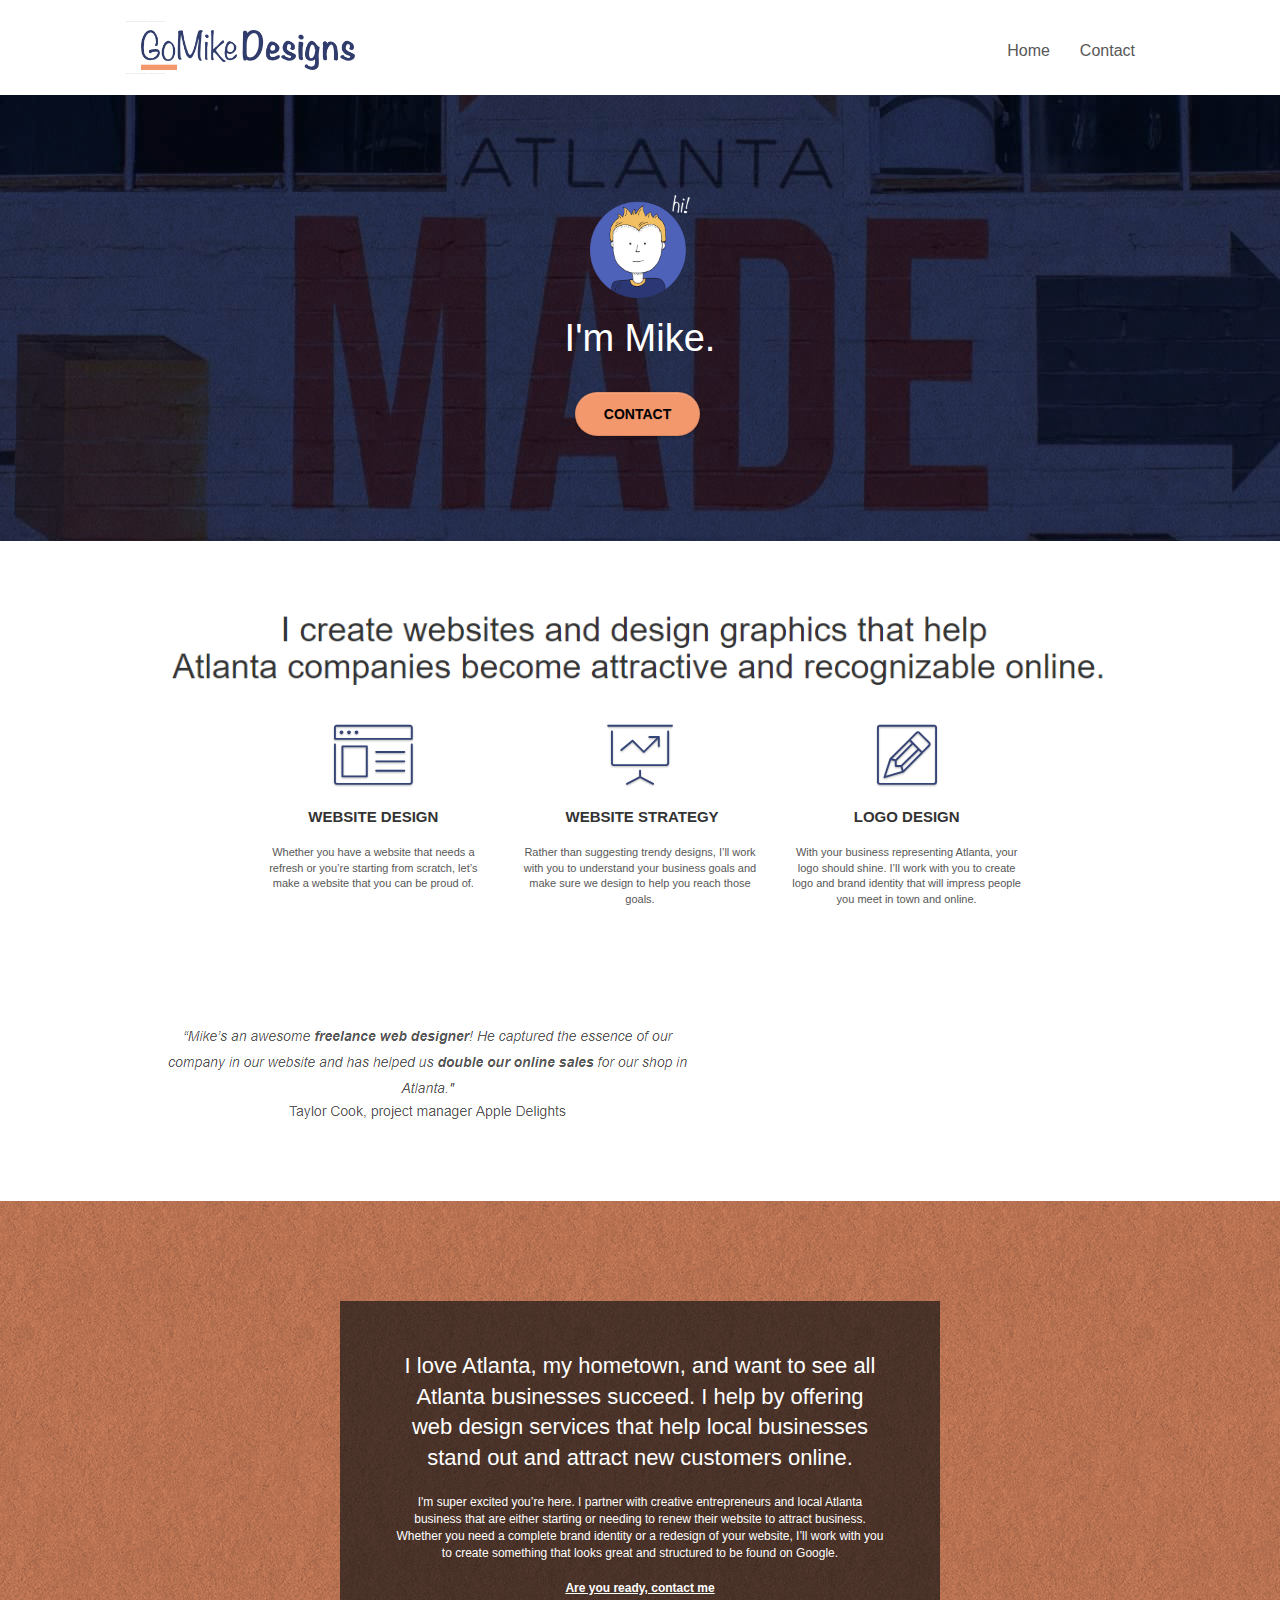
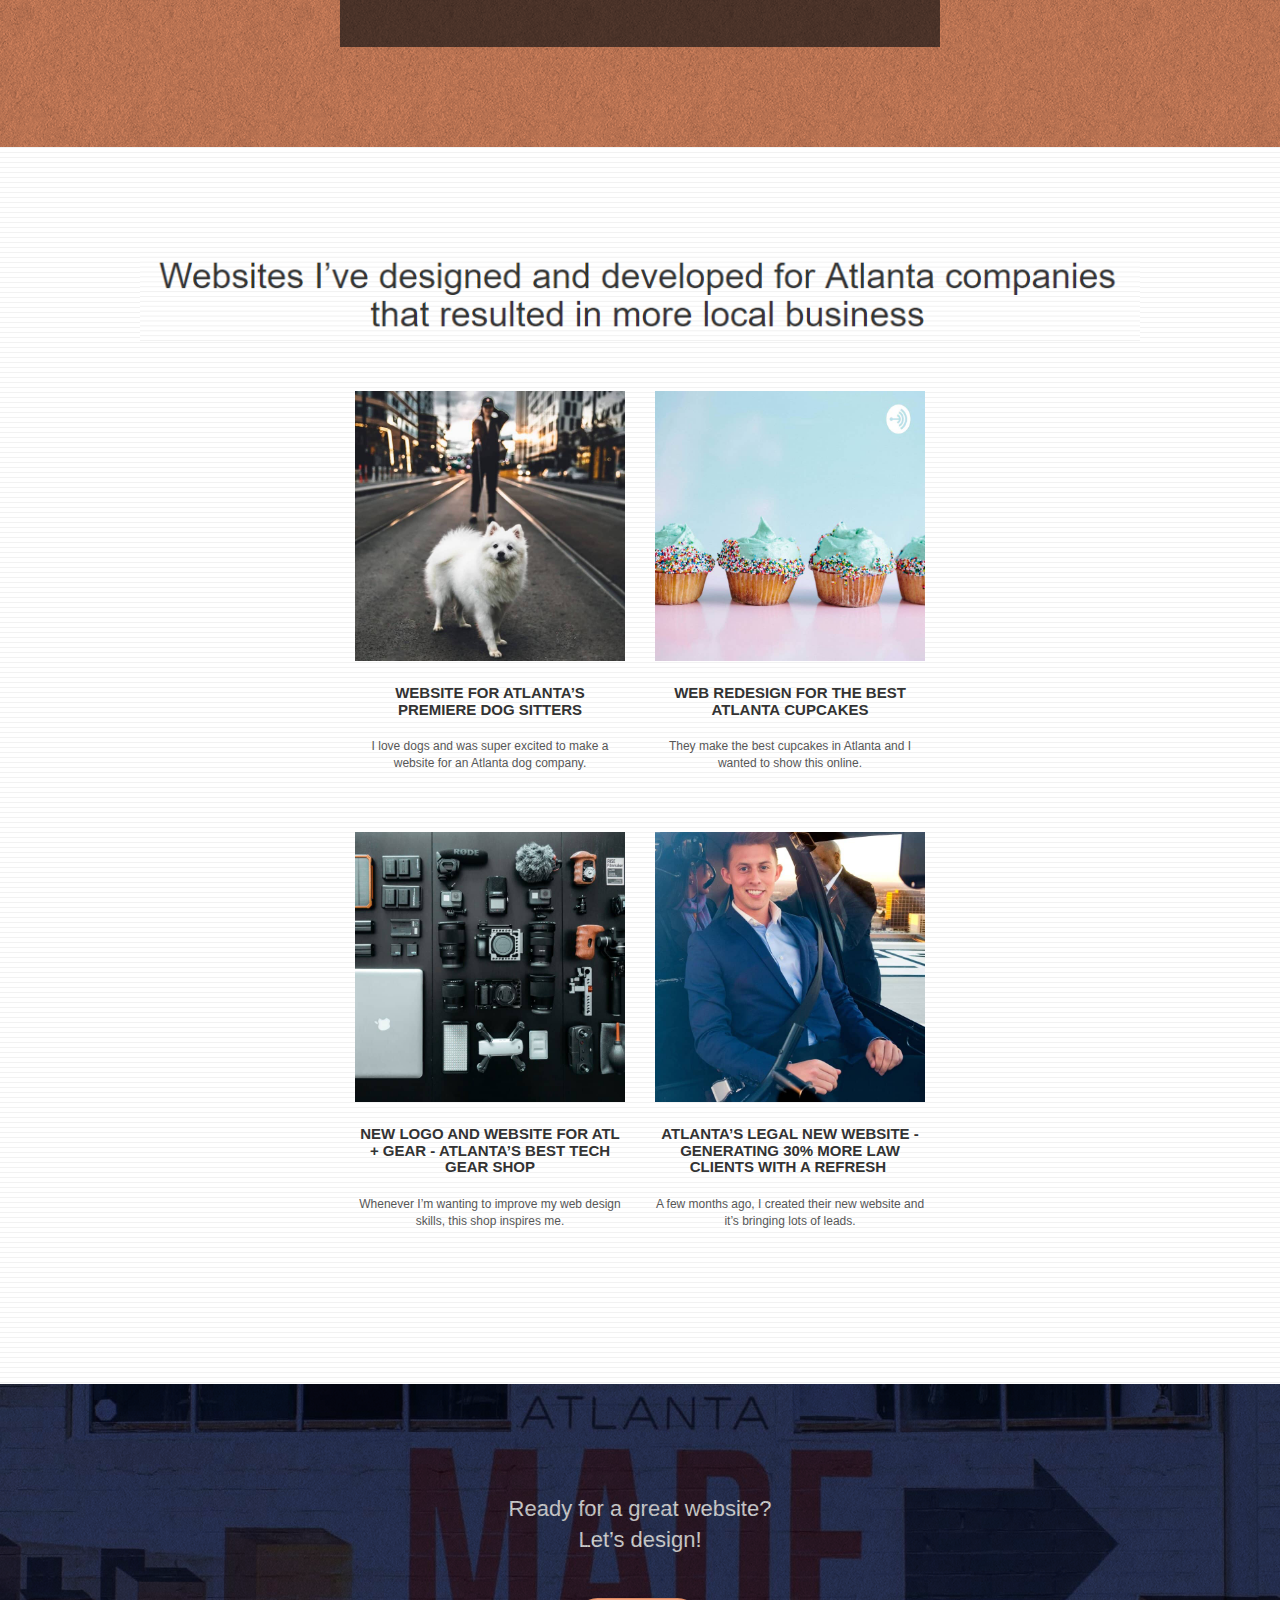
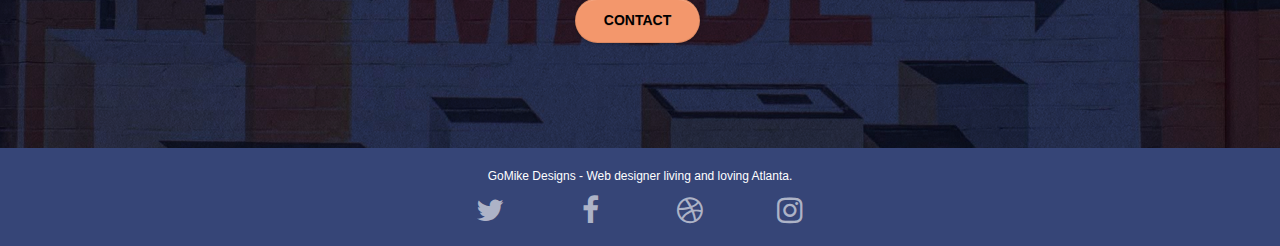
==== index.html @ 647803e9 "title tag moved to the top" ====
<!DOCTYPE html>
<html lang="eng">
  <head>
    <title>GoMike Designs Welcome Page</title>
    <meta charset="utf-8" />
    <meta
      name="keywords"
      content="freelance web designer atlanta, website design atlanta, web developer atlanta, web design atlanta, 
      GoMike Atlanta, GoMike website design atlanta, GoMike design Web developer, website builder in atlanta, hire a web developer in atlanta,
      hire a webdesigner in atlanta,"
    />
    <meta
      name="description"
      content="I'm Mike and your should hire me to build your website"
    />
    <meta
      name="viewport"
      content="width=device-width, initial-scale=1.0, viewport-fit=cover"
    />
    <link rel="shortcut icon" type="image/png" href="favicon.jpg" />
    <link rel="stylesheet" type="text/css" href="./css/bootstrap.css" />
    <link rel="stylesheet" type="text/css" href="style.css" />
    <link rel="stylesheet" type="text/css" href="./css/font-awesome.css" />
    <link rel="stylesheet" type="text/css" href="./css/et-line.css" />

    <!-- Analytics -->

    <!-- Analytics END -->
  </head>
  <body>
    <!-- Main container -->
    <div class="page-container">
      <!-- bloc-0 -->
      <div class="bloc bgc-white l-bloc" id="bloc-0">
        <div class="container bloc-sm">
          <nav class="navbar row">
            <div class="navbar-header">
              <div class="keywords" style="color: #cccccc; font-size: 1px">
                web agency atlanta, web strategy, web design, logo, website,
                web, internet, logo design
              </div>
              <a class="navbar-brand" href="index.html"
                ><img
                  src="img/atlanta%20web%20design%20logo.png"
                  alt="logo, seo, google, website, internet, web design, design agency"
                  height="40"
              /></a>
              <div class="keywords" style="color: #cccccc; font-size: 1px">
                web agency atlanta, web strategy, web design, logo, website,
                web, internet, logo design
              </div>

              <button
                id="nav-toggle"
                type="button"
                class="ui-navbar-toggle navbar-toggle"
                data-toggle="collapse"
                data-target=".navbar-1"
              >
                <span class="sr-only">Toggle navigation</span
                ><span class="icon-bar"></span><span class="icon-bar"></span
                ><span class="icon-bar"></span>
              </button>
            </div>
            <div class="collapse navbar-collapse navbar-1 special-dropdown-nav">
              <ul class="site-navigation nav navbar-nav">
                <li>
                  <a href="index.html">Home</a>
                </li>
                <li></li>
                <li>
                  <a href="contact.html">Contact</a>
                </li>
              </ul>
            </div>
          </nav>
        </div>
      </div>
      <!-- bloc-0 END -->

      <!-- bloc-1-hero -->
      <div
        class="bloc bgc-dark-slate-blue bg-atlanta-20made-20sign d-bloc bg-t-edge bloc-bg-texture texture-paper b-parallax"
        id="bloc-1-hero"
      >
        <div class="container bloc-lg">
          <div class="row tight-width-whitespace">
            <div class="col-sm-12">
              <img
                src="img/atlanta%20web%20designer%20mike.png"
                class="center-block image-resize-mode"
                width="100"
                alt="atlanta web designer mike,seo, google, website, internet, web design, design agency"
              />
              <h1 class="text-center hero-bloc-text tc-white">I'm Mike.</h1>
              <div class="text-center">
                <a
                  href="contact.html"
                  class="btn btn-lg btn-clean btn-rd cta-hero btn-atomic-tangerine"
                  id="cta-hero"
                  >Contact</a
                >
              </div>
            </div>
          </div>
        </div>
      </div>
      <!-- bloc-1-hero END -->

      <!-- bloc-2-services -->
      <div class="bloc bgc-white l-bloc" id="bloc-2-services">
        <div class="container bloc-md">
          <div class="row">
            <div class="col-sm-12 text-center">
              <img
                class="img-responsive"
                alt="web agency, web design, logo design, atlanta agency, mike"
                src="img/title.png"
              />
            </div>
          </div>
          <div class="row voffset-lg med-width-whitespace">
            <div class="col-sm-4">
              <div class="text-center">
                <span
                  class="et-icon-browser sm-shadow icon-dark-slate-blue icons icon-lg"
                ></span>
              </div>
              <h1 class="mg-md text-center service-header">Website Design</h1>
              <p class="text-center">
                Whether you have a website that needs a refresh or you&rsquo;re
                starting from scratch, let&rsquo;s make a website that you can
                be proud of.
              </p>
            </div>
            <div class="col-sm-4">
              <div class="text-center">
                <span
                  class="et-icon-presentation sm-shadow icon-dark-slate-blue icons icon-lg"
                ></span>
              </div>
              <h1 class="mg-md text-center service-header">
                &nbsp;Website Strategy
              </h1>
              <p class="text-center">
                Rather than suggesting trendy designs, I&rsquo;ll work with you
                to understand your business goals and make sure we design to
                help you reach those goals.<br />
              </p>
            </div>
            <div class="col-sm-4">
              <div class="text-center">
                <span
                  class="et-icon-edit sm-shadow icon-dark-slate-blue icons icon-lg"
                ></span>
              </div>
              <h1 class="mg-md text-center service-header">Logo Design</h1>
              <p class="text-center">
                With your business representing Atlanta, your logo should shine.
                I&rsquo;ll work with you to create logo and brand identity that
                will impress people you meet in town and online.
              </p>
            </div>
          </div>
          <div class="row voffset-lg voffset">
            <div class="col-sm-12 text-center">
              <img
                class="img-responsive"
                alt="web agency, web design, logo design "
                src="img/quote.png"
              />
            </div>
          </div>
        </div>
      </div>
      <!-- bloc-2-services END -->

      <!-- bloc-3-what-i-do -->
      <div
        class="bloc tc-white bgc-atomic-tangerine bloc-bg-texture texture-paper b-parallax bg-atlanta-20made-20sign-20orange d-bloc"
        id="bloc-3-what-i-do"
      >
        <div class="container bloc-lg">
          <div class="row tight-width-whitespace black-background">
            <div class="col-sm-12">
              <h2 class="mg-md text-center tc-white">
                I love Atlanta, my hometown, and want to see all Atlanta
                businesses succeed. I help by offering web design services that
                help local businesses stand out and attract new customers
                online.<br />
              </h2>
              <p class="text-center white">
                I'm super excited you&rsquo;re here. I partner with creative
                entrepreneurs and local Atlanta business that are either
                starting or needing to renew their website to attract business.
                Whether you need a complete brand identity or a redesign of your
                website, I&rsquo;ll work with you to create something that looks
                great and structured to be found on Google.<br /><br /><a
                  class="ltc-white bold-link"
                  href="contact.html"
                  >Are you ready, contact me</a
                ><br />
              </p>
            </div>
          </div>
        </div>
      </div>
      <!-- bloc-3-what-i-do END -->

      <!-- bloc-4-portfolio -->
      <div
        class="bloc bgc-white bg-lines-h2-bg bg-repeat l-bloc"
        id="bloc-4-portfolio"
      >
        <div class="container bloc-lg">
          <div class="row">
            <div class="col-sm-12 text-center">
              <img
                class="img-responsive"
                alt="web agency, web design, logo design "
                src="img/title2.png"
              />
            </div>
          </div>
          <div class="row tight-width-whitespace portfolio-row">
            <div class="col-sm-6">
              <a
                href="#"
                data-lightbox="img/11-min.jpg"
                data-gallery-id="gallery-1"
                data-caption="Website for Atlanta's Premiere dog salon"
                data-frame="snapshot-lb"
                ><img
                  src="img/11-min.jpg"
                  class="img-responsive portfolio-thumb"
                  alt="seo, google, website, internet, web design, design agency website for dog salon"
              /></a>
              <h3 class="mg-md text-center">
                Website for Atlanta&rsquo;s premiere Dog Sitters
              </h3>
              <p class="text-center">
                I love dogs and was super excited to make a website for an
                Atlanta dog company.
              </p>
            </div>
            <div class="col-sm-6">
              <a
                href="#"
                data-lightbox="img/2-min.jpg"
                data-gallery-id="gallery-1"
                data-caption="web redesign for the best cupcakes in Atlanta"
                data-frame="snapshot-lb"
                ><img
                  src="img/2-min.jpg"
                  class="img-responsive portfolio-thumb"
                  alt="seo, google, website, internet, web design, design agency website for best cupcakes in atlanta"
              /></a>
              <h3 class="mg-md text-center">
                Web redesign for the best Atlanta&nbsp;cupcakes
              </h3>
              <p class="text-center">
                They make the best cupcakes in Atlanta and I wanted to show this
                online.
              </p>
            </div>
          </div>
          <div class="row tight-width-whitespace portfolio-row">
            <div class="col-sm-6">
              <a
                href="#"
                data-lightbox="img/3-min.jpg"
                data-gallery-id="gallery-1"
                data-caption="New logo and website for Atlanta's best tech gear shop"
                data-frame="snapshot-lb"
                ><img
                  src="img/3-min.jpg"
                  class="img-responsive portfolio-thumb"
                  alt="3.jpg"
              /></a>
              <h3 class="mg-md text-center">
                New logo and website for Atl + Gear - Atlanta&rsquo;s best tech
                gear shop
              </h3>
              <p class="text-center">
                Whenever I&rsquo;m wanting to improve my web design skills, this
                shop inspires me.
              </p>
            </div>
            <div class="col-sm-6">
              <a
                href="#"
                data-lightbox="img/4-min.jpg"
                data-gallery-id="gallery-1"
                data-caption="Atlanta's legal website generates 30% more clients after web redesign"
                data-frame="snapshot-lb"
                ><img
                  src="img/4-min.jpg"
                  class="img-responsive portfolio-thumb"
                  alt="seo, google, website, internet, web design, Atlanta's legal website generates 30% more clients after web redesign"
              /></a>
              <h3 class="mg-md text-center">
                Atlanta&rsquo;s legal new website - Generating 30% more law
                clients with a refresh&nbsp;
              </h3>
              <p class="text-center">
                A few months ago, I created their new website and it&rsquo;s
                bringing lots of leads.
              </p>
            </div>
          </div>
        </div>
      </div>
      <!-- bloc-4-portfolio END -->

      <!-- bloc-5-cta -->
      <div
        class="bloc bgc-dark-slate-blue bg-atlanta-20made-20sign d-bloc bloc-bg-texture texture-paper"
        id="bloc-5-cta"
      >
        <div class="container bloc-lg">
          <div class="row">
            <h2 class="mg-md text-center tc-white">
              Ready for a great website? <br />Let&rsquo;s design!
            </h2>
            <div class="col-sm-12 text-center">
              <a
                href="contact.html"
                class="btn btn-atomic-tangerine btn-clean btn-rd btn-lg cta-hero"
                >Contact</a
              >
            </div>
          </div>
        </div>
      </div>
      <!-- bloc-5-cta END -->

      <!-- Footer - bloc-8 -->
      <div class="bloc bgc-dark-slate-blue d-bloc" id="bloc-8">
        <div class="container bloc-sm">
          <div class="row">
            <div class="col-sm-12">
              <p class="text-center white">
                GoMike Designs - Web designer living and loving Atlanta.<br />
              </p>
              <div class="row row-no-gutters social">
                <div class="col-sm-3">
                  <div class="text-center">
                    <a class="social" href="#"
                      ><span class="fa fa-twitter icon-md"></span
                    ></a>
                  </div>
                </div>
                <div class="col-sm-3">
                  <div class="text-center">
                    <a class="social" href="#"
                      ><span class="fa fa-facebook icon-md"></span
                    ></a>
                  </div>
                </div>
                <div class="col-sm-3">
                  <div class="text-center">
                    <a class="social" href="#"
                      ><span class="fa fa-dribbble icon-md"></span
                    ></a>
                  </div>
                </div>
                <div class="col-sm-3">
                  <div class="text-center">
                    <a class="social" href="#"
                      ><span class="fa fa-instagram icon-md"></span
                    ></a>
                  </div>
                </div>
              </div>
            </div>
          </div>
        </div>
      </div>
      <!-- Footer - bloc-8 END -->
    </div>

    <script src="./js/jquery-2.1.0.js"></script>
    <script src="./js/bootstrap.js"></script>
    <script src="./js/blocs.js"></script>
    <script src="./js/jquery.touchSwipe.js"></script>
    <script src="./js/gmaps.js"></script>
    <!-- Main container END -->
  </body>
</html>
---- style.css ----
body {
  margin: 0;
  padding: 0;
  background: #fff;
  overflow-x: hidden;
  -webkit-font-smoothing: antialiased;
  -moz-osx-font-smoothing: grayscale;
}

a,
button {
  transition: all 0.3s ease-in-out;
  outline: none !important;
}

a:hover {
  text-decoration: none;
  cursor: pointer;
}

#page-loading-blocs-notifaction {
  position: fixed;
  top: 0;
  bottom: 0;
  width: 100%;
  z-index: 100000;
  background: #ffffff url("img/pageload-spinner.gif") no-repeat center center;
}

.bloc {
  width: 100%;
  clear: both;
  background: 50% 50% no-repeat;
  padding: 0 50px;
  -webkit-background-size: cover;
  -moz-background-size: cover;
  -o-background-size: cover;
  background-size: cover;
  position: relative;
}

.bloc .container {
  padding-left: 0;
  padding-right: 0;
}

.bloc-lg {
  padding: 100px 50px;
}

.bloc-md {
  padding: 50px;
}

.bloc-sm {
  padding: 20px 50px;
}

.bg-center,
.bg-l-edge,
.bg-r-edge,
.bg-t-edge,
.bg-b-edge,
.bg-tl-edge,
.bg-bl-edge,
.bg-tr-edge,
.bg-br-edge,
.bg-repeat {
  -webkit-background-size: auto !important;
  -moz-background-size: auto !important;
  -o-background-size: auto !important;
  background-size: auto !important;
}

.bg-repeat {
  background: repeat;
}

.bg-t-edge {
  background: top no-repeat;
}

.bloc-bg-texture::before {
  content: "";
  background-size: 2px 2px;
  position: absolute;
  top: 0;
  bottom: 0;
  left: 0;
  right: 0;
}

.texture-paper::before {
  background: url("img/texture-paper.png");
  background-size: 280px 280px;
}

.b-parallax {
  background-attachment: fixed;
}

.d-bloc {
  color: rgba(255, 255, 255, 0.7);
}

.d-bloc button:hover {
  color: rgba(255, 255, 255, 0.9);
}

.d-bloc .icon-round,
.d-bloc .icon-square,
.d-bloc .icon-rounded,
.d-bloc .icon-semi-rounded-a,
.d-bloc .icon-semi-rounded-b {
  border-color: rgba(255, 255, 255, 0.9);
}

.d-bloc .divider-h span {
  border-color: rgba(255, 255, 255, 0.2);
}

.d-bloc .a-btn,
.d-bloc .navbar a,
.d-bloc .navbar-brand,
.d-bloc a .icon-sm,
.d-bloc a .icon-md,
.d-bloc a .icon-lg,
.d-bloc a .icon-xl,
.d-bloc h1 a,
.d-bloc h2 a,
.d-bloc h3 a,
.d-bloc h4 a,
.d-bloc h5 a,
.d-bloc h6 a,
.d-bloc p a {
  color: rgba(255, 255, 255, 0.6);
}

.d-bloc .a-btn:hover,
.d-bloc .navbar a:hover,
.d-bloc .navbar-brand:hover,
.d-bloc a:hover .icon-sm,
.d-bloc a:hover .icon-md,
.d-bloc a:hover .icon-lg,
.d-bloc a:hover .icon-xl,
.d-bloc h1 a:hover,
.d-bloc h2 a:hover,
.d-bloc h3 a:hover,
.d-bloc h4 a:hover,
.d-bloc h5 a:hover,
.d-bloc h6 a:hover,
.d-bloc p a:hover {
  color: rgba(255, 255, 255, 1);
}

.d-bloc .navbar-toggle .icon-bar {
  background: rgba(255, 255, 255, 1);
}

.d-bloc .btn-wire,
.d-bloc .btn-wire:hover {
  color: rgba(255, 255, 255, 1);
  border-color: rgba(255, 255, 255, 1);
}

.d-bloc .panel {
  color: rgba(0, 0, 0, 0.5);
}

.d-bloc .panel button:hover {
  color: rgba(0, 0, 0, 0.7);
}

.d-bloc .panel icon {
  border-color: rgba(0, 0, 0, 0.7);
}

.d-bloc .panel .divider-h span {
  border-color: rgba(0, 0, 0, 0.1);
}

.d-bloc .panel .a-btn {
  color: rgba(0, 0, 0, 0.6);
}

.d-bloc .panel .a-btn:hover {
  color: rgba(0, 0, 0, 1);
}

.d-bloc .panel .btn-wire,
.d-bloc .panel .btn-wire:hover {
  color: rgba(0, 0, 0, 0.7);
  border-color: rgba(0, 0, 0, 0.3);
}

.d-bloc .panel,
.l-bloc {
  color: rgba(0, 0, 0, 0.5);
}

.d-bloc .panel button:hover,
.l-bloc button:hover {
  color: rgba(0, 0, 0, 0.7);
}

.l-bloc .icon-round,
.l-bloc .icon-square,
.l-bloc .icon-rounded,
.l-bloc .icon-semi-rounded-a,
.l-bloc .icon-semi-rounded-b {
  border-color: rgba(0, 0, 0, 0.7);
}

.d-bloc .panel .divider-h span,
.l-bloc .divider-h span {
  border-color: rgba(0, 0, 0, 0.1);
}

.d-bloc .panel .a-btn,
.l-bloc .a-btn,
.l-bloc .navbar a,
.l-bloc .navbar-brand,
.l-bloc a .icon-sm,
.l-bloc a .icon-md,
.l-bloc a .icon-lg,
.l-bloc a .icon-xl,
.l-bloc h1 a,
.l-bloc h2 a,
.l-bloc h3 a,
.l-bloc h4 a,
.l-bloc h5 a,
.l-bloc h6 a,
.l-bloc p a {
  color: rgba(0, 0, 0, 0.6);
}

.d-bloc .panel .a-btn:hover,
.l-bloc .a-btn:hover,
.l-bloc .navbar a:hover,
.l-bloc .navbar-brand:hover,
.l-bloc a:hover .icon-sm,
.l-bloc a:hover .icon-md,
.l-bloc a:hover .icon-lg,
.l-bloc a:hover .icon-xl,
.l-bloc h1 a:hover,
.l-bloc h2 a:hover,
.l-bloc h3 a:hover,
.l-bloc h4 a:hover,
.l-bloc h5 a:hover,
.l-bloc h6 a:hover,
.l-bloc p a:hover {
  color: rgba(0, 0, 0, 1);
}

.l-bloc .navbar-toggle .icon-bar {
  color: rgba(0, 0, 0, 0.6);
}

.d-bloc .panel .btn-wire,
.d-bloc .panel .btn-wire:hover,
.l-bloc .btn-wire,
.l-bloc .btn-wire:hover {
  color: rgba(0, 0, 0, 0.7);
  border-color: rgba(0, 0, 0, 0.3);
}

.voffset {
  margin-top: 30px;
}

.voffset-lg {
  margin-top: 80px;
}

.row-no-gutters {
  margin-right: 0;
  margin-left: 0;
}

.row.row-no-gutters > [class^="col-"],
.row.row-no-gutters > [class*=" col-"] {
  padding-right: 0;
  padding-left: 0;
}

#bloc-2-services p {
  font-size: 11px;
}

.navbar {
  margin-bottom: 0;
  z-index: 1;
}

.navbar-brand {
  height: auto;
  padding: 3px 15px;
  font-size: 25px;
  font-weight: normal;
  font-weight: 600;
  line-height: 44px;
}

.navbar-brand img {
  max-height: 200px;
  margin: 0 5px 0 0;
  display: inline;
}

.navbar-brand img[src$="svg"] {
  min-width: 100px;
}

.nav-center .navbar-brand img {
  margin: 0;
}

.navbar .nav {
  padding-top: 2px;
  margin-right: -16px;
  float: right;
  z-index: 1;
}

.nav > li {
  float: left;
  margin-top: 4px;
  font-size: 16px;
}

.navbar-nav .open .dropdown-menu > li > a {
  text-align: inherit;
}

.nav > li a:hover,
.nav > li a:focus {
  background: transparent;
}

.navbar-toggle {
  margin: 10px 10px 0 0;
  border: 0px;
}

.navbar-toggle:hover {
  background: transparent !important;
}

.navbar-toggle .icon-bar {
  background-color: rgba(0, 0, 0, 0.5);
  width: 26px;
}

.nav-invert .navbar .nav {
  float: left;
}

.nav-invert .navbar-header,
.nav-invert .navbar-brand {
  float: right;
  position: relative;
  z-index: 2;
}

@media (min-width: 768px) {
  .site-navigation {
    position: absolute;
    top: 50%;
    right: 20px;
    transform: translate(0, -50%);
    -webkit-transform: translateY(-50%);
  }
  .nav > li .dropdown-menu a,
  .nav > li .dropdown-menu a:hover {
    color: #484848;
  }
  .nav-invert .site-navigation {
    left: 0;
    right: 0;
  }
  .nav-center {
    text-align: center;
  }
  .nav-center .navbar-header {
    width: 100%;
  }
  .nav-center .navbar-header,
  .nav-center .navbar-brand,
  .nav-center .nav > li {
    float: none;
    display: inline-block;
  }
  .nav-center .site-navigation {
    position: relative;
    width: 100%;
    right: 0;
    margin-right: 0px;
    margin-top: 20px;
  }
  .nav-center.mini-nav .navbar-toggle {
    float: none;
    margin: 10px auto 0;
  }
}

.nav > li > .dropdown a {
  background: none !important;
  display: block;
  padding: 14px 15px;
}

nav .caret {
  margin: 0 5px;
}

.dropdown-menu .dropdown-menu {
  top: -8px;
  left: 100%;
}

.dropdown-menu .dropmenu-flow-right {
  top: 100%;
  left: 0;
  margin-left: -1px;
  border-top-left-radius: 0;
  border-top-right-radius: 0;
}

.dropdown-menu .dropdown span {
  border: 4px solid black;
  border-top-color: transparent;
  border-right-color: transparent;
  border-bottom-color: transparent;
  margin: 6px -5px 0 0 !important;
  float: right;
}

.mg-md {
  margin-top: 10px;
  margin-bottom: 20px;
}

.mg-lg {
  margin-top: 10px;
  margin-bottom: 40px;
}

.btn {
  margin: 0 5px 5px 0;
}

.btn.pull-right {
  margin: 0 0 5px 5px;
}

.btn-d,
.btn-d:hover,
.btn-d:focus {
  color: #fff;
  background: rgba(0, 0, 0, 0.3);
}

button {
  outline: none !important;
}

.btn-rd {
  border-radius: 40px;
}

.btn-clean {
  border: 1px solid rgba(0, 0, 0, 0.08);
  border-bottom-color: rgba(0, 0, 0, 0.1);
  text-shadow: 0 1px 0 rgba(0, 0, 1, 0.1);
  box-shadow: 0 1px 3px rgba(0, 0, 1, 0.25),
    inset 0 1px 0 0 rgba(255, 255, 255, 0.15);
}

.icon-md {
  font-size: 30px !important;
}

.icon-lg {
  font-size: 60px !important;
}

.sm-shadow {
  text-shadow: 0 1px 2px rgba(0, 0, 0, 0.3);
}

.panel-sq,
.panel-sq .panel-heading,
.panel-sq .panel-footer {
  border-radius: 0;
}

.panel-rd {
  border-radius: 30px;
}

.panel-rd .panel-heading {
  border-radius: 29px 29px 0 0;
}

.panel-rd .panel-footer {
  border-radius: 0 0 29px 29px;
}

.form-control {
  border-color: rgba(0, 0, 0, 0.1);
  box-shadow: none;
}

.scrollToTop {
  width: 40px;
  height: 40px;
  position: fixed;
  bottom: 20px;
  right: 20px;
  opacity: 0;
  z-index: 500;
  transition: all 0.3s ease-in-out;
}

.scrollToTop span {
  margin-top: 6px;
}

.showScrollTop {
  font-size: 14px;
  opacity: 1;
}

a[data-lightbox] {
  position: relative;
  display: block;
  text-align: center;
}

a[data-lightbox]:hover::before {
  content: "+";
  font-family: "HelveticaNeue-Light", "Helvetica Neue Light", "Helvetica Neue",
    Helvetica, Arial;
  font-size: 32px;
  width: 50px;
  height: 50px;
  margin-left: -25px;
  border-radius: 50%;
  background: rgba(0, 0, 0, 0.6);
  color: #fff;
  font-weight: 100;
  z-index: 1;
  position: absolute;
  top: 50%;
  transform: translateY(-50%);
  -webkit-transform: translateY(-50%);
}

a[data-lightbox]:hover img {
  opacity: 0.6;
  -webkit-animation-fill-mode: none;
  animation-fill-mode: none;
}

#lightbox-modal {
  display: flex;
  align-items: center;
}

#lightbox-modal .modal-dialog {
  width: 90%;
  max-width: 900px;
  margin: 0 auto 0;
}

#lightbox-modal .modal-dialog img {
  max-height: 90vh;
  margin: 0 auto;
}

.lightbox-caption {
  padding: 20px;
  color: #fff;
  background: rgba(0, 0, 0, 0.5);
  position: absolute;
  left: 15px;
  right: 15px;
  bottom: 5px;
}

.close-lightbox {
  color: #fff;
  font-size: 30px;
  position: absolute;
  top: 20px;
  right: 20px;
  z-index: 20;
  background: rgba(0, 0, 0, 0.5);
  border: none;
  line-height: 30px;
  padding: 0 9px 5px;
  opacity: 0.3;
}

.close-lightbox:hover,
.next-lightbox:hover,
.prev-lightbox:hover {
  opacity: 1;
  color: #fff;
}

.next-lightbox,
.prev-lightbox {
  font-size: 20px;
  color: rgba(255, 255, 255, 0.9);
  background: rgba(0, 0, 0, 0.5);
  transition: all 0.2s ease-in-out;
  position: absolute;
  top: 45%;
  z-index: 1;
  opacity: 0.4;
}

.next-lightbox {
  padding: 6px 8px 1px 13px;
  right: 25px;
}

.prev-lightbox {
  padding: 6px 13px 1px 10px;
  left: 25px;
}

.snapshot-lb .modal-body {
  padding-bottom: 45px;
}

.snapshot-lb .lightbox-caption {
  padding: 0;
  color: rgba(0, 0, 0, 0.5);
  background: none;
}

h1,
h2,
h3,
h4,
h5,
h6,
p,
label,
.btn,
a {
  font-family: "helvetica";
  font-weight: 400;
  color: #575757 !important;
}

.container {
  max-width: 1000px;
}

.hero-bloc-text {
  font-size: 38px;
}

.hero-bloc-text-sub {
  font-size: 36px;
}

.statement-bloc-text {
  line-height: 26px;
  font-style: italic;
  font-size: 20px;
  text-align: center;
  font-weight: lighter;
  max-width: 520px;
  margin: auto auto auto auto;
}

p {
  font-size: 12px;
}

.tight-width-whitespace {
  max-width: 600px;
  margin: auto auto auto auto;
}

.h1 {
  font-size: 20px;
  font-family: "Open Sans";
}

.cta-hero {
  margin-top: 22px;
  color: #ffffff !important;
  text-transform: uppercase;
  padding: 12px 28px 12px 28px;
  font-size: 1em;
  font-weight: 700;
}

.social {
  max-width: 400px;
  margin: auto auto auto auto;
}

h2 {
  font-size: 22px;
  line-height: 1.4em;
}

h3 {
  font-size: 15px;
  text-transform: uppercase;
  font-weight: 700;
  color: #333333 !important;
}

.med-width-whitespace {
  max-width: 800px;
  margin: auto auto auto auto;
  box-shadow: 0px 0px 0px #000000;
}

h1 {
  color: #333333 !important;
}

h4 {
  color: #333333 !important;
}

.icons {
  margin-bottom: 14px;
  margin-top: 24px;
}

.white {
  color: #ffffff !important;
}

.portfolio-thumb {
  margin-bottom: 24px;
}

.portfolio-row {
  margin-bottom: 44px;
  margin-top: 50px;
}

.avatar {
  box-shadow: 0px 4px 9px rgba(0, 0, 0, 0.3);
}

.black-background {
  background-color: rgba(35, 31, 32, 0.7);
  padding: 40px 40px 40px 40px;
}

.bold-link {
  font-weight: 900;
  text-decoration: underline !important;
}

.service-header {
  font-size: 15px;
  font-weight: 700;
  text-transform: uppercase;
}

.bgc-white {
  background-color: #ffffff;
}

.bgc-dark-slate-blue {
  background-color: #364577;
}

.bgc-atomic-tangerine {
  background-color: #f3976c;
}

.tc-white {
  color: #ffffff !important;
}

.btn-atomic-tangerine {
  background: #f3976c;
  color: #000000 !important;
}

.btn-atomic-tangerine:hover {
  background: #c27956 !important;
  color: #000000 !important;
}

.ltc-white {
  color: #ffffff !important;
}

.ltc-white:hover {
  color: #cccccc !important;
}

.ltc-atomic-tangerine {
  color: #f3976c !important;
}

.ltc-atomic-tangerine:hover {
  color: #c27956 !important;
}

.icon-dark-slate-blue {
  color: #364577 !important;
  border-color: #364577 !important;
}

.bg-dots-bg {
  background-image: url("img/dots-bg.png");
}

.bg-lines-h2-bg {
  background-image: url("img/lines-h2-bg.png");
}

.bg-atlanta-20made-20sign {
  background-image: url("img/atlanta made sign-min.jpg");
}

.bg-atlanta-20made-20sign-20orange {
  background-image: url("img/atlanta made sign orange-min.jpg");
}

@media (max-width: 1024px) {
  .bloc {
    padding-left: 20px;
    padding-right: 20px;
  }
  .bloc.full-width-bloc,
  .bloc-tile-2.full-width-bloc .container,
  .bloc-tile-3.full-width-bloc .container,
  .bloc-tile-4.full-width-bloc .container {
    padding-left: 0;
    padding-right: 0;
  }
}

@media (max-width: 992px) and (min-width: 768px) {
  .navbar .nav {
    max-width: 80%;
  }
  .nav-center.navbar .nav {
    max-width: 100%;
  }
}

@media only screen and (min-device-width: 768px) and (max-device-width: 1024px) and (orientation: landscape) {
  .b-parallax {
    background-attachment: scroll;
  }
}

@media only screen and (min-device-width: 1024px) and (max-device-width: 1366px) and (-webkit-min-device-pixel-ratio: 1.5) {
  .b-parallax {
    background-attachment: scroll;
  }
}

@media (max-width: 991px) {
  .container {
    width: 100%;
  }
  .b-parallax {
    background-attachment: scroll;
  }
  .page-container,
  #hero-bloc {
    overflow-x: hidden;
    position: relative;
  }
  .bloc {
    padding-left: constant(safe-area-inset-left);
    padding-right: constant(safe-area-inset-right);
  }
  .bloc-group,
  .bloc-group .bloc {
    display: block;
    width: 100%;
  }
  .bloc-fill-screen .fill-bloc-top-edge,
  .bloc-fill-screen .fill-bloc-bottom-edge {
    padding: 0 20px;
    padding-left: constant(safe-area-inset-left);
    padding-right: constant(safe-area-inset-right);
  }
}

@media (max-width: 767px) {
  .page-container {
    overflow-x: hidden;
    position: relative;
  }
  h1,
  h2,
  h3,
  h4,
  h5,
  h6,
  p,
  #disqus_thread {
    padding-left: 10px !important;
    padding-right: 10px !important;
  }
  .b-parallax {
    background-attachment: scroll;
  }
  .navbar .nav {
    padding-top: 0;
    border-top: 1px solid rgba(0, 0, 0, 0.2);
    float: none !important;
  }
  .navbar.row {
    margin-left: 0;
    margin-right: 0;
  }
  .site-navigation {
    position: inherit;
    transform: none;
    -webkit-transform: none;
    -ms-transform: none;
  }
  .nav > li {
    margin-top: 0;
    border-bottom: 1px solid rgba(0, 0, 0, 0.1);
    background: rgba(0, 0, 0, 0.05);
    text-align: left;
    padding-left: 15px;
    width: 100%;
  }
  .nav > li:hover {
    background: rgba(0, 0, 0, 0.08);
  }
  .dropdown .dropdown a .caret {
    float: none;
    margin: 5px 0 0 10px !important;
    border: 4px solid black;
    border-bottom-color: transparent;
    border-right-color: transparent;
    border-left-color: transparent;
  }
  #hero-bloc .navbar .nav {
    background: rgba(0, 0, 0, 0.8);
  }
  #hero-bloc .navbar .nav a {
    color: rgba(255, 255, 255, 0.6);
  }
  .hero {
    padding: 50px 0;
  }
  .hero-nav {
    left: -1px;
    right: -1px;
  }
  .navbar-collapse {
    padding: 0;
    overflow-x: hidden;
    -webkit-box-shadow: none;
    box-shadow: none;
  }
  .navbar-brand img {
    max-height: 40px;
    width: auto;
  }
  .nav-invert .navbar-header {
    float: none;
    width: 100%;
  }
  .nav-invert .navbar-toggle {
    float: left;
    margin-left: 10px;
  }
  .bloc {
    padding-left: 0;
    padding-right: 0;
  }
  .bloc-xxl,
  .bloc-xl,
  .bloc-lg {
    padding: 40px 0;
  }
  .bloc-sm,
  .bloc-md {
    padding-left: 0;
    padding-right: 0;
  }
  .bloc-tile-2 .container,
  .bloc-tile-3 .container,
  .bloc-tile-4 .container,
  .bloc-fill-screen .fill-bloc-top-edge,
  .bloc-fill-screen .fill-bloc-bottom-edge {
    padding-left: 0;
    padding-right: 0;
  }
  .a-block {
    padding: 0 10px;
  }
  .btn-dwn {
    display: none;
  }
  .voffset {
    margin-top: 5px;
  }
  .voffset-md {
    margin-top: 20px;
  }
  .voffset-lg {
    margin-top: 30px;
  }
  form {
    padding: 5px;
  }
  .close-lightbox {
    display: inline-block;
  }
  .blocsapp-device-iphone5 {
    background-size: 216px 425px;
    padding-top: 60px;
    width: 216px;
    height: 425px;
  }
  .blocsapp-device-iphone5 img {
    width: 180px;
    height: 320px;
  }
}

@media (max-width: 400px) {
  .bloc {
    padding-left: 0;
    padding-right: 0;
  }
}

@media (max-width: 767px) {
  .bloc-mob-center-text {
    text-align: center;
  }
}
---- css/et-line.css ----
@font-face {
    font-family: et-line;
    src: url(../fonts/et-line.eot);
    src: url(../fonts/et-line.eot?#iefix) format('embedded-opentype'), url(../fonts/et-line.woff) format('woff'), url(../fonts/et-line.ttf) format('truetype'), url(../fonts/et-line.svg#et-line) format('svg');
    font-weight: 400;
    font-style: normal
}

.et-icon-adjustments,
.et-icon-alarmclock,
.et-icon-anchor,
.et-icon-aperture,
.et-icon-attachment,
.et-icon-bargraph,
.et-icon-basket,
.et-icon-beaker,
.et-icon-bike,
.et-icon-book-open,
.et-icon-briefcase,
.et-icon-browser,
.et-icon-calendar,
.et-icon-camera,
.et-icon-caution,
.et-icon-chat,
.et-icon-circle-compass,
.et-icon-clipboard,
.et-icon-clock,
.et-icon-cloud,
.et-icon-compass,
.et-icon-desktop,
.et-icon-dial,
.et-icon-document,
.et-icon-documents,
.et-icon-download,
.et-icon-dribbble,
.et-icon-edit,
.et-icon-envelope,
.et-icon-expand,
.et-icon-facebook,
.et-icon-flag,
.et-icon-focus,
.et-icon-gears,
.et-icon-genius,
.et-icon-gift,
.et-icon-global,
.et-icon-globe,
.et-icon-googleplus,
.et-icon-grid,
.et-icon-happy,
.et-icon-hazardous,
.et-icon-heart,
.et-icon-hotairballoon,
.et-icon-hourglass,
.et-icon-key,
.et-icon-laptop,
.et-icon-layers,
.et-icon-lifesaver,
.et-icon-lightbulb,
.et-icon-linegraph,
.et-icon-linkedin,
.et-icon-lock,
.et-icon-magnifying-glass,
.et-icon-map,
.et-icon-map-pin,
.et-icon-megaphone,
.et-icon-mic,
.et-icon-mobile,
.et-icon-newspaper,
.et-icon-notebook,
.et-icon-paintbrush,
.et-icon-paperclip,
.et-icon-pencil,
.et-icon-phone,
.et-icon-picture,
.et-icon-pictures,
.et-icon-piechart,
.et-icon-presentation,
.et-icon-pricetags,
.et-icon-printer,
.et-icon-profile-female,
.et-icon-profile-male,
.et-icon-puzzle,
.et-icon-quote,
.et-icon-recycle,
.et-icon-refresh,
.et-icon-ribbon,
.et-icon-rss,
.et-icon-sad,
.et-icon-scissors,
.et-icon-scope,
.et-icon-search,
.et-icon-shield,
.et-icon-speedometer,
.et-icon-strategy,
.et-icon-streetsign,
.et-icon-tablet,
.et-icon-target,
.et-icon-telescope,
.et-icon-toolbox,
.et-icon-tools,
.et-icon-tools-2,
.et-icon-trophy,
.et-icon-tumblr,
.et-icon-twitter,
.et-icon-upload,
.et-icon-video,
.et-icon-wallet,
.et-icon-wine {
    font-family: et-line;
    speak: none;
    font-style: normal;
    font-weight: 400;
    font-variant: normal;
    text-transform: none;
    line-height: 1;
    -webkit-font-smoothing: antialiased;
    -moz-osx-font-smoothing: grayscale;
    display: inline-block
}

.et-icon-mobile:before {
    content: "\e000"
}

.et-icon-laptop:before {
    content: "\e001"
}

.et-icon-desktop:before {
    content: "\e002"
}

.et-icon-tablet:before {
    content: "\e003"
}

.et-icon-phone:before {
    content: "\e004"
}

.et-icon-document:before {
    content: "\e005"
}

.et-icon-documents:before {
    content: "\e006"
}

.et-icon-search:before {
    content: "\e007"
}

.et-icon-clipboard:before {
    content: "\e008"
}

.et-icon-newspaper:before {
    content: "\e009"
}

.et-icon-notebook:before {
    content: "\e00a"
}

.et-icon-book-open:before {
    content: "\e00b"
}

.et-icon-browser:before {
    content: "\e00c"
}

.et-icon-calendar:before {
    content: "\e00d"
}

.et-icon-presentation:before {
    content: "\e00e"
}

.et-icon-picture:before {
    content: "\e00f"
}

.et-icon-pictures:before {
    content: "\e010"
}

.et-icon-video:before {
    content: "\e011"
}

.et-icon-camera:before {
    content: "\e012"
}

.et-icon-printer:before {
    content: "\e013"
}

.et-icon-toolbox:before {
    content: "\e014"
}

.et-icon-briefcase:before {
    content: "\e015"
}

.et-icon-wallet:before {
    content: "\e016"
}

.et-icon-gift:before {
    content: "\e017"
}

.et-icon-bargraph:before {
    content: "\e018"
}

.et-icon-grid:before {
    content: "\e019"
}

.et-icon-expand:before {
    content: "\e01a"
}

.et-icon-focus:before {
    content: "\e01b"
}

.et-icon-edit:before {
    content: "\e01c"
}

.et-icon-adjustments:before {
    content: "\e01d"
}

.et-icon-ribbon:before {
    content: "\e01e"
}

.et-icon-hourglass:before {
    content: "\e01f"
}

.et-icon-lock:before {
    content: "\e020"
}

.et-icon-megaphone:before {
    content: "\e021"
}

.et-icon-shield:before {
    content: "\e022"
}

.et-icon-trophy:before {
    content: "\e023"
}

.et-icon-flag:before {
    content: "\e024"
}

.et-icon-map:before {
    content: "\e025"
}

.et-icon-puzzle:before {
    content: "\e026"
}

.et-icon-basket:before {
    content: "\e027"
}

.et-icon-envelope:before {
    content: "\e028"
}

.et-icon-streetsign:before {
    content: "\e029"
}

.et-icon-telescope:before {
    content: "\e02a"
}

.et-icon-gears:before {
    content: "\e02b"
}

.et-icon-key:before {
    content: "\e02c"
}

.et-icon-paperclip:before {
    content: "\e02d"
}

.et-icon-attachment:before {
    content: "\e02e"
}

.et-icon-pricetags:before {
    content: "\e02f"
}

.et-icon-lightbulb:before {
    content: "\e030"
}

.et-icon-layers:before {
    content: "\e031"
}

.et-icon-pencil:before {
    content: "\e032"
}

.et-icon-tools:before {
    content: "\e033"
}

.et-icon-tools-2:before {
    content: "\e034"
}

.et-icon-scissors:before {
    content: "\e035"
}

.et-icon-paintbrush:before {
    content: "\e036"
}

.et-icon-magnifying-glass:before {
    content: "\e037"
}

.et-icon-circle-compass:before {
    content: "\e038"
}

.et-icon-linegraph:before {
    content: "\e039"
}

.et-icon-mic:before {
    content: "\e03a"
}

.et-icon-strategy:before {
    content: "\e03b"
}

.et-icon-beaker:before {
    content: "\e03c"
}

.et-icon-caution:before {
    content: "\e03d"
}

.et-icon-recycle:before {
    content: "\e03e"
}

.et-icon-anchor:before {
    content: "\e03f"
}

.et-icon-profile-male:before {
    content: "\e040"
}

.et-icon-profile-female:before {
    content: "\e041"
}

.et-icon-bike:before {
    content: "\e042"
}

.et-icon-wine:before {
    content: "\e043"
}

.et-icon-hotairballoon:before {
    content: "\e044"
}

.et-icon-globe:before {
    content: "\e045"
}

.et-icon-genius:before {
    content: "\e046"
}

.et-icon-map-pin:before {
    content: "\e047"
}

.et-icon-dial:before {
    content: "\e048"
}

.et-icon-chat:before {
    content: "\e049"
}

.et-icon-heart:before {
    content: "\e04a"
}

.et-icon-cloud:before {
    content: "\e04b"
}

.et-icon-upload:before {
    content: "\e04c"
}

.et-icon-download:before {
    content: "\e04d"
}

.et-icon-target:before {
    content: "\e04e"
}

.et-icon-hazardous:before {
    content: "\e04f"
}

.et-icon-piechart:before {
    content: "\e050"
}

.et-icon-speedometer:before {
    content: "\e051"
}

.et-icon-global:before {
    content: "\e052"
}

.et-icon-compass:before {
    content: "\e053"
}

.et-icon-lifesaver:before {
    content: "\e054"
}

.et-icon-clock:before {
    content: "\e055"
}

.et-icon-aperture:before {
    content: "\e056"
}

.et-icon-quote:before {
    content: "\e057"
}

.et-icon-scope:before {
    content: "\e058"
}

.et-icon-alarmclock:before {
    content: "\e059"
}

.et-icon-refresh:before {
    content: "\e05a"
}

.et-icon-happy:before {
    content: "\e05b"
}

.et-icon-sad:before {
    content: "\e05c"
}

.et-icon-facebook:before {
    content: "\e05d"
}

.et-icon-twitter:before {
    content: "\e05e"
}

.et-icon-googleplus:before {
    content: "\e05f"
}

.et-icon-rss:before {
    content: "\e060"
}

.et-icon-tumblr:before {
    content: "\e061"
}

.et-icon-linkedin:before {
    content: "\e062"
}

.et-icon-dribbble:before {
    content: "\e063"
}
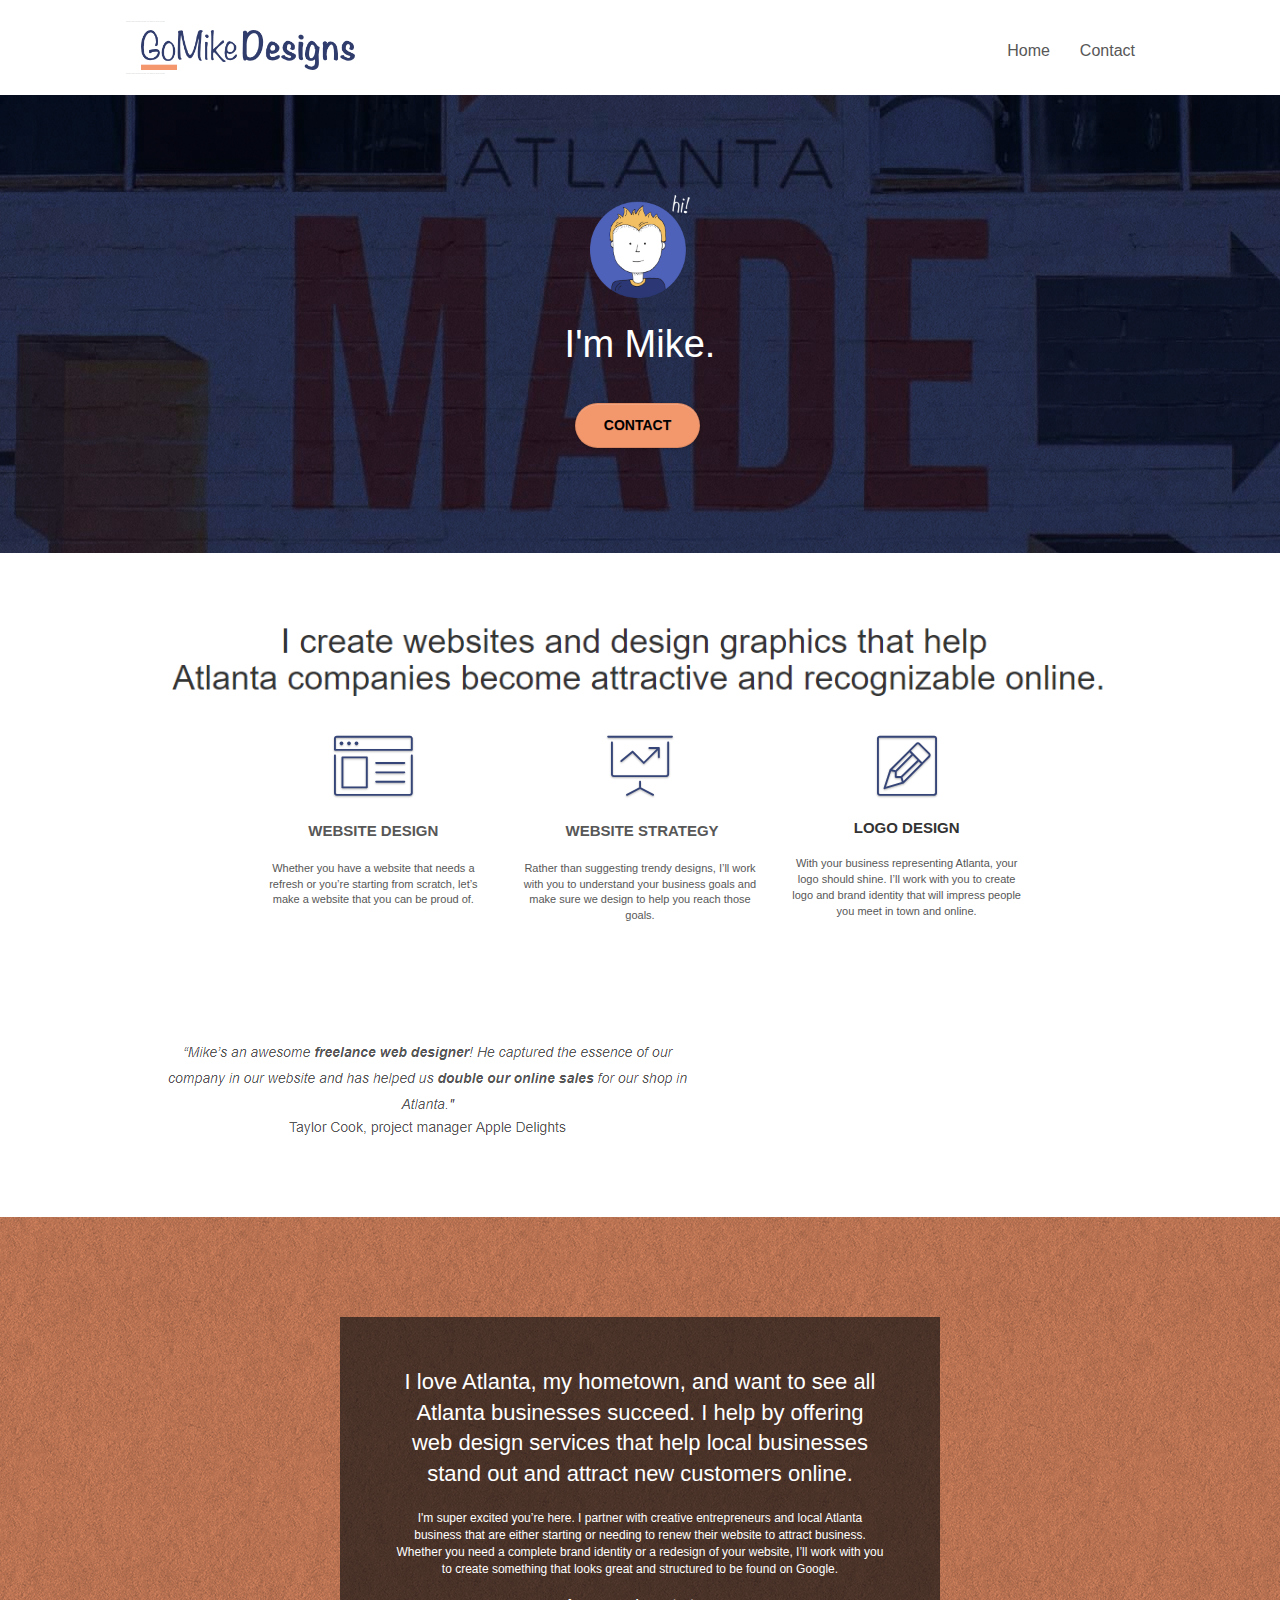
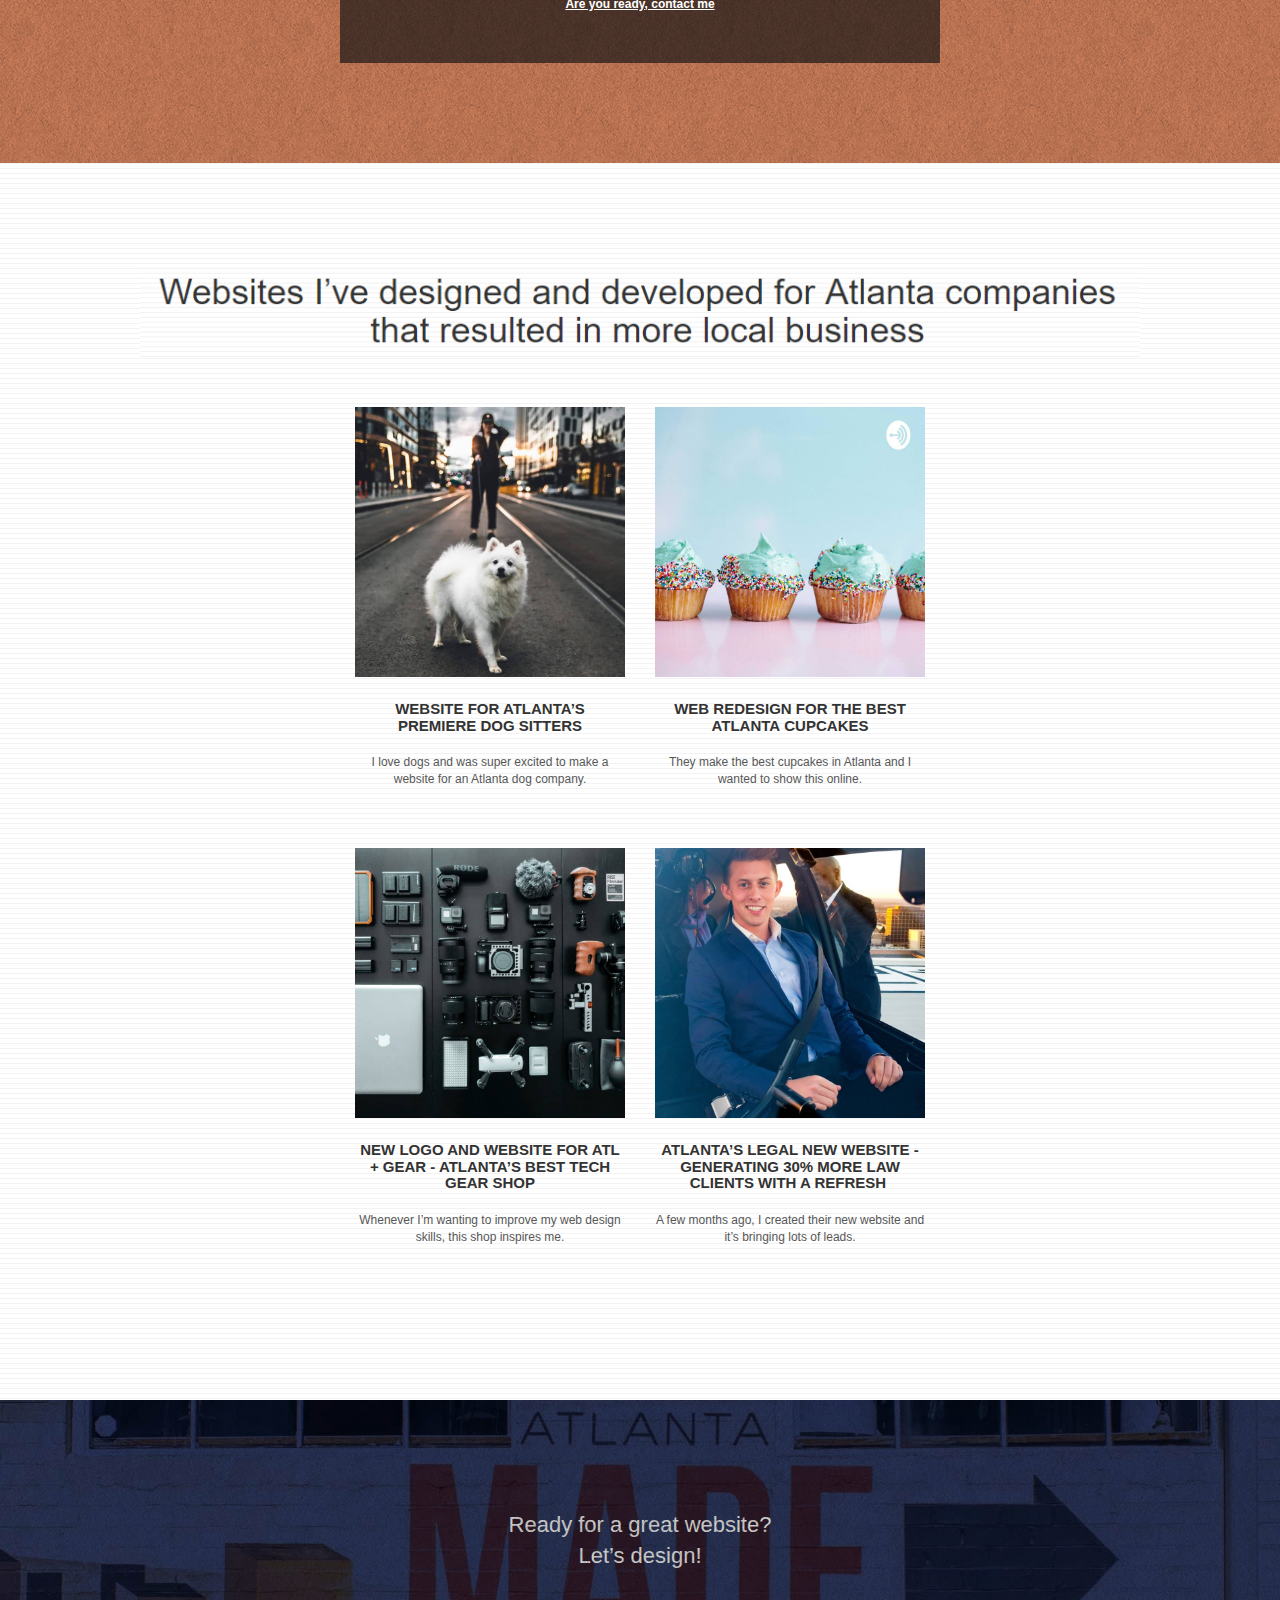
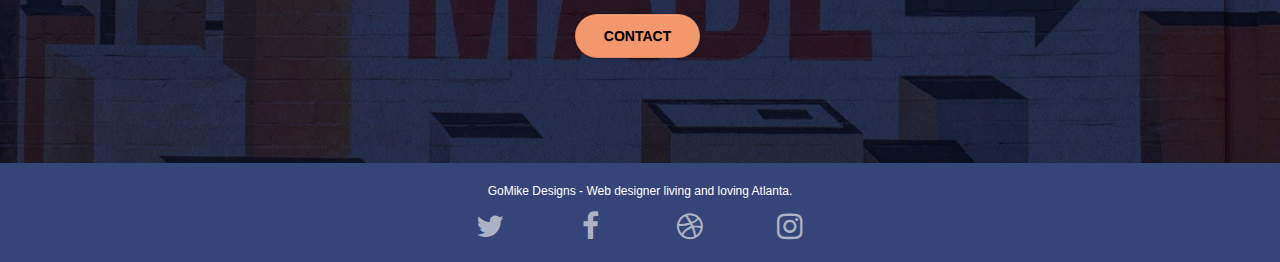
==== commit 9584ff78: "h1 and forms updated in both html files" ====
--- a/index.html
+++ b/index.html
@@ -1,7 +1,6 @@
 <!DOCTYPE html>
-<html lang="eng">
+<html lang="en">
   <head>
-    <title>GoMike Designs Welcome Page</title>
     <meta charset="utf-8" />
     <meta
       name="keywords"
@@ -23,6 +22,8 @@
     <link rel="stylesheet" type="text/css" href="./css/font-awesome.css" />
     <link rel="stylesheet" type="text/css" href="./css/et-line.css" />
 
+    <title>GoMike Designs Welcome Page</title>
+
     <!-- Analytics -->
 
     <!-- Analytics END -->
@@ -92,7 +93,7 @@
                 width="100"
                 alt="atlanta web designer mike,seo, google, website, internet, web design, design agency"
               />
-              <h1 class="text-center hero-bloc-text tc-white">I'm Mike.</h1>
+              <h2 class="text-center hero-bloc-text tc-white">I'm Mike.</h2>
               <div class="text-center">
                 <a
                   href="contact.html"
@@ -126,7 +127,7 @@
                   class="et-icon-browser sm-shadow icon-dark-slate-blue icons icon-lg"
                 ></span>
               </div>
-              <h1 class="mg-md text-center service-header">Website Design</h1>
+              <h2 class="mg-md text-center service-header">Website Design</h2>
               <p class="text-center">
                 Whether you have a website that needs a refresh or you&rsquo;re
                 starting from scratch, let&rsquo;s make a website that you can
@@ -139,9 +140,9 @@
                   class="et-icon-presentation sm-shadow icon-dark-slate-blue icons icon-lg"
                 ></span>
               </div>
-              <h1 class="mg-md text-center service-header">
+              <h2 class="mg-md text-center service-header">
                 &nbsp;Website Strategy
-              </h1>
+              </h2>
               <p class="text-center">
                 Rather than suggesting trendy designs, I&rsquo;ll work with you
                 to understand your business goals and make sure we design to
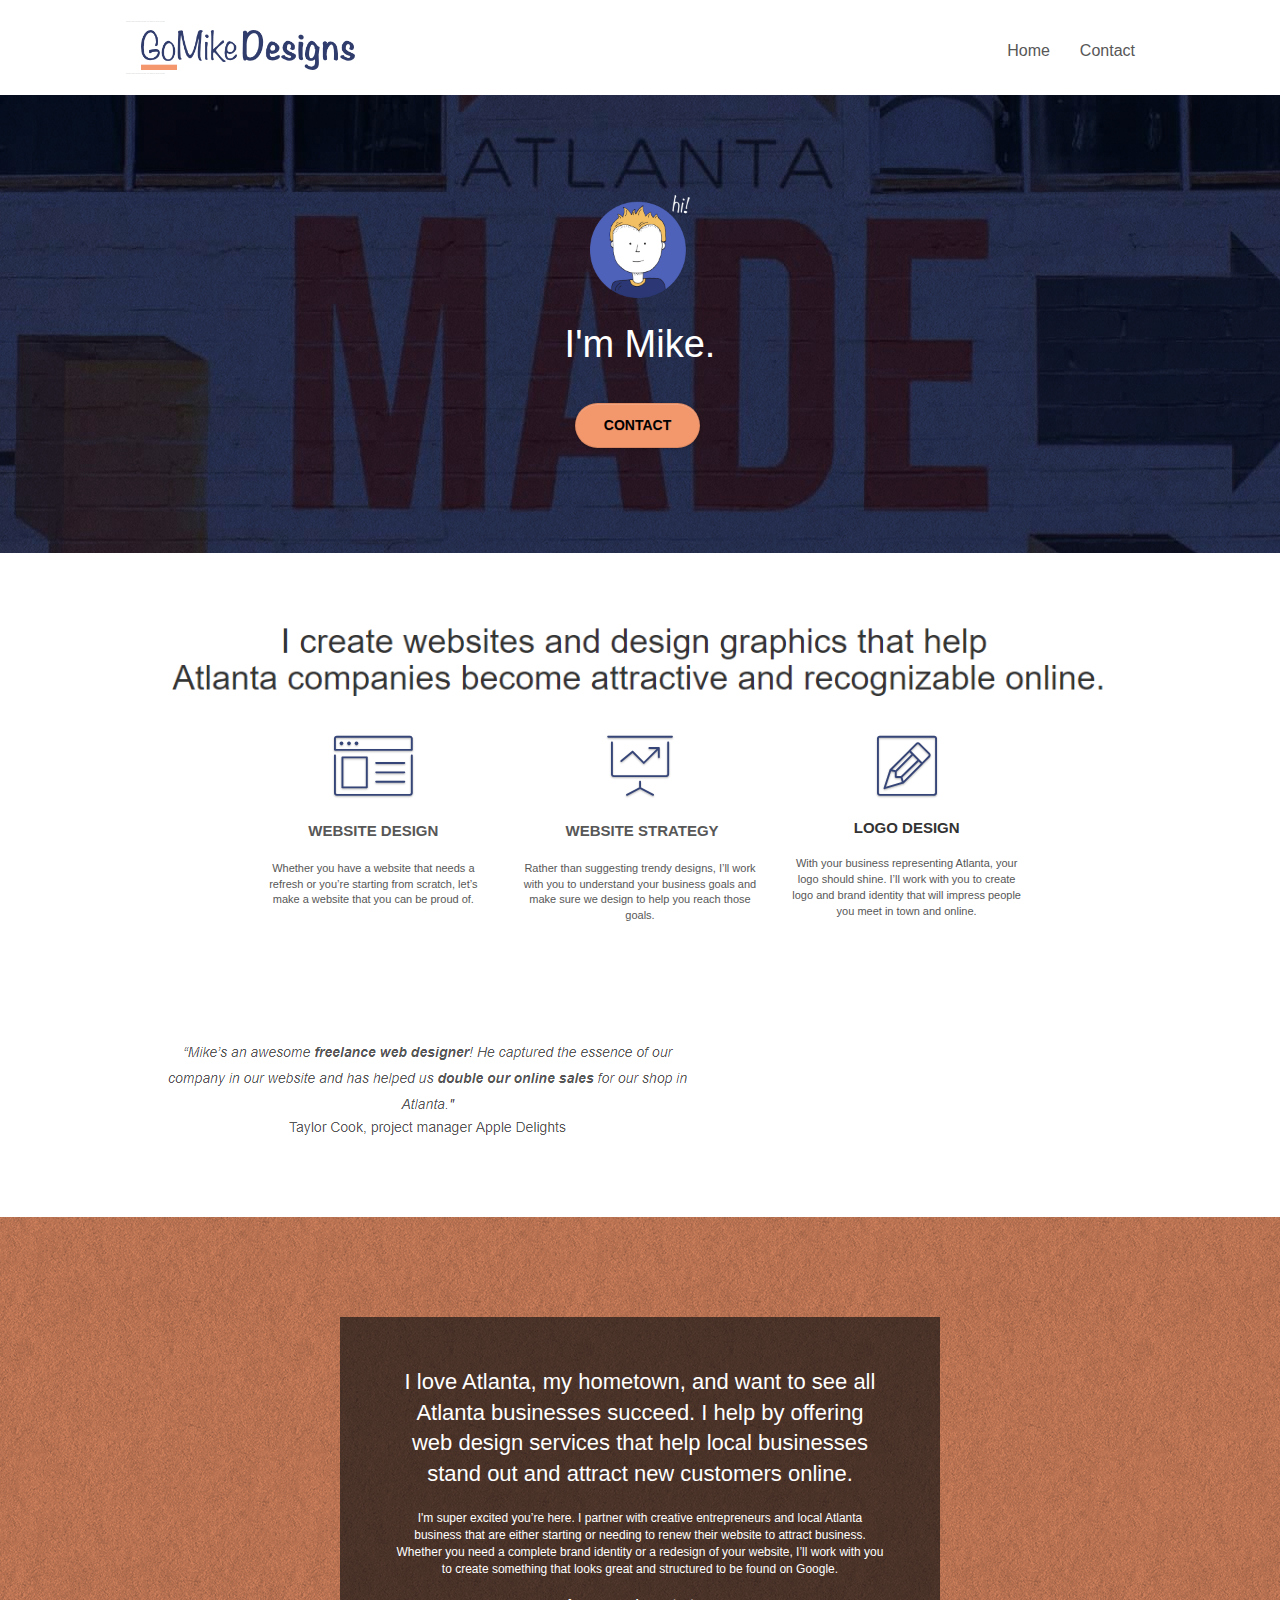
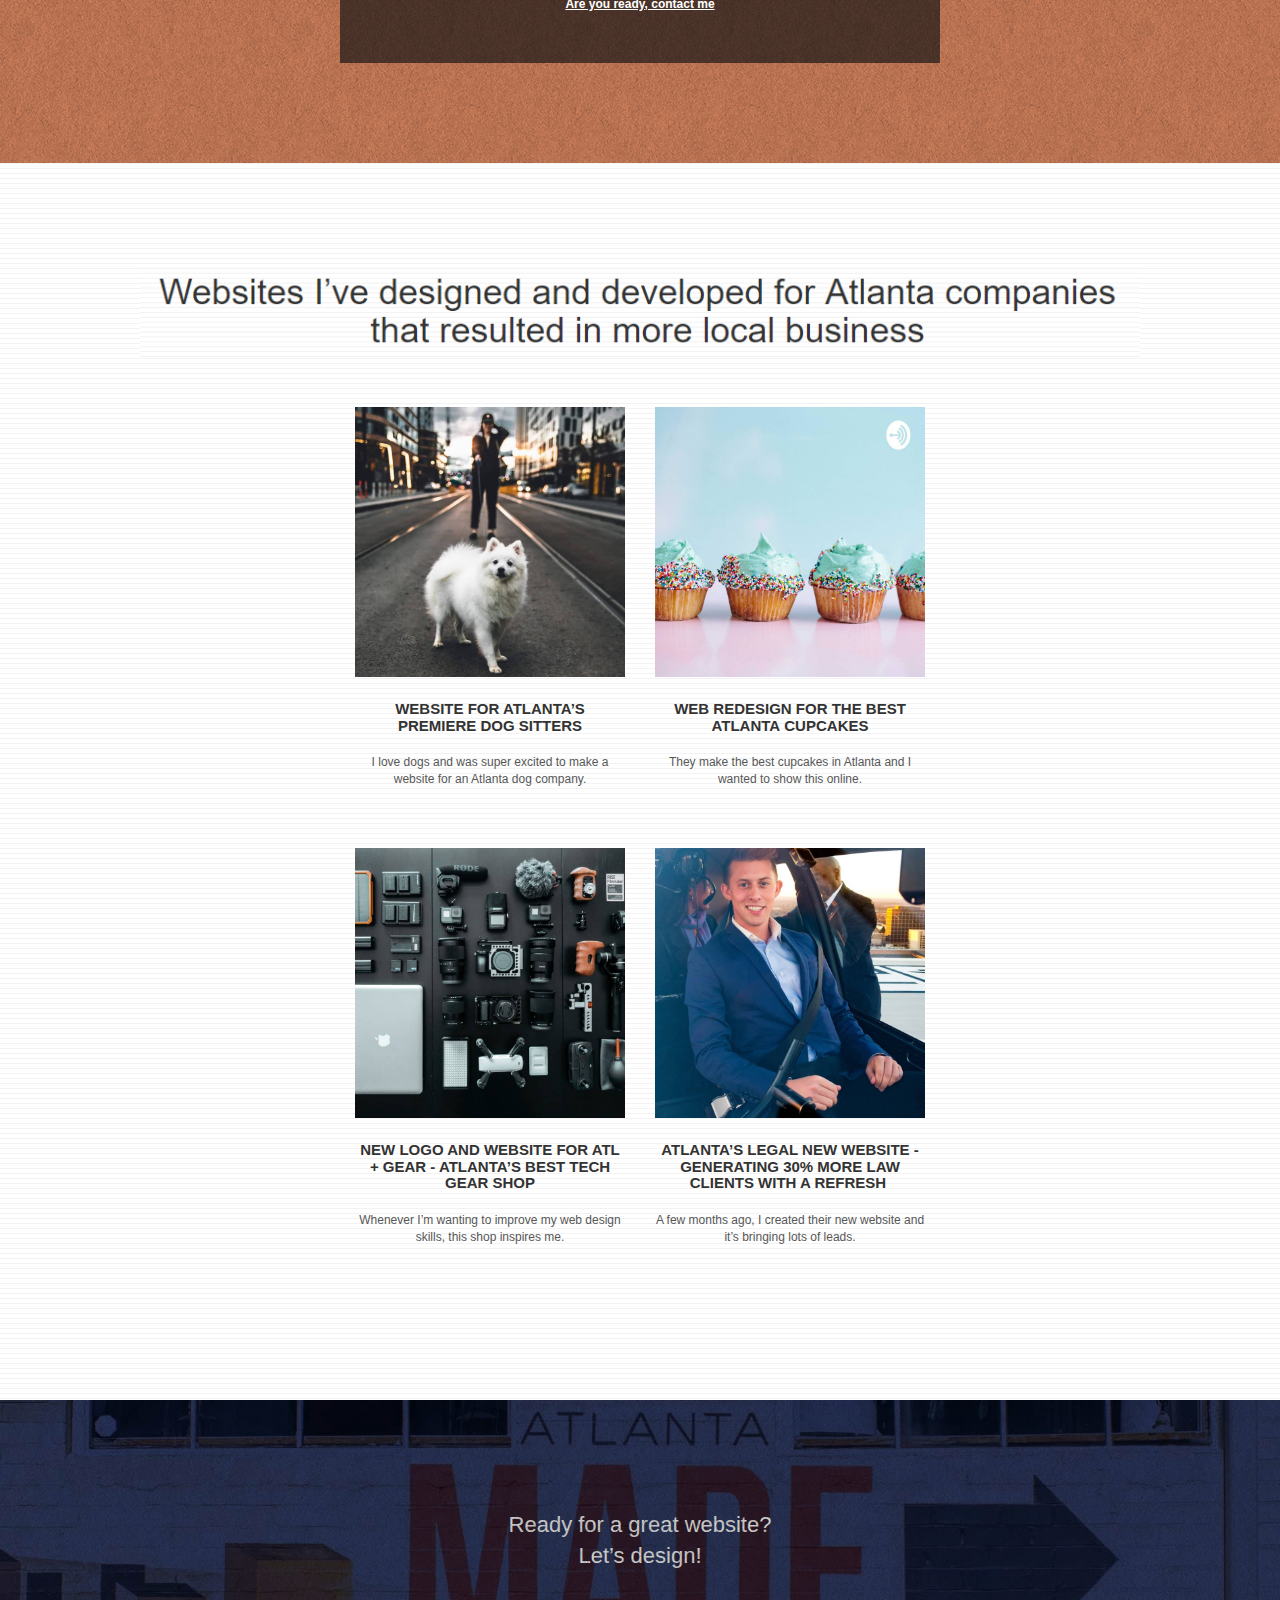
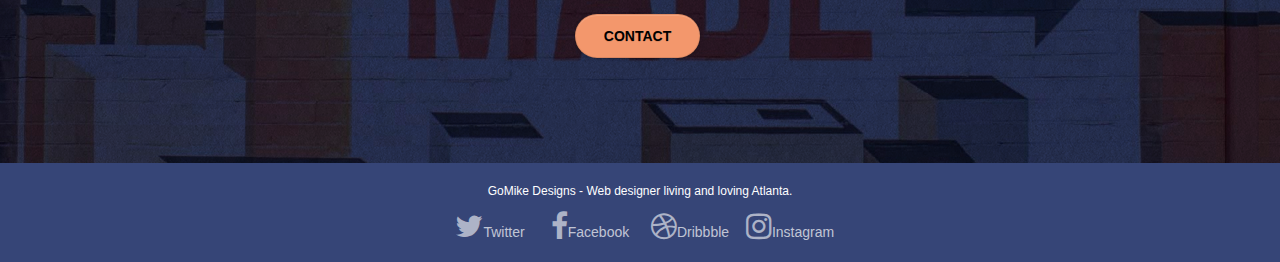
==== commit 6e809bcf: "social media links updatedtext added" ====
--- a/index.html
+++ b/index.html
@@ -346,30 +346,30 @@
               <div class="row row-no-gutters social">
                 <div class="col-sm-3">
                   <div class="text-center">
-                    <a class="social" href="#"
-                      ><span class="fa fa-twitter icon-md"></span
-                    ></a>
+                    <a class="social" href="https://twitter.com/?lang=en"
+                      ><span class="fa fa-twitter icon-md"></span></a
+                    >Twitter
                   </div>
                 </div>
                 <div class="col-sm-3">
                   <div class="text-center">
-                    <a class="social" href="#"
-                      ><span class="fa fa-facebook icon-md"></span
-                    ></a>
+                    <a class="social" href="https://www.facebook.com/"
+                      ><span class="fa fa-facebook icon-md"></span></a
+                    >Facebook
                   </div>
                 </div>
                 <div class="col-sm-3">
                   <div class="text-center">
-                    <a class="social" href="#"
-                      ><span class="fa fa-dribbble icon-md"></span
-                    ></a>
+                    <a class="social" href="https://dribbble.com/"
+                      ><span class="fa fa-dribbble icon-md"></span></a
+                    >Dribbble
                   </div>
                 </div>
                 <div class="col-sm-3">
                   <div class="text-center">
-                    <a class="social" href="#"
-                      ><span class="fa fa-instagram icon-md"></span
-                    ></a>
+                    <a class="social" href="https://www.instagram.com/?hl=en"
+                      ><span class="fa fa-instagram icon-md"></span></a
+                    >Instagram
                   </div>
                 </div>
               </div>
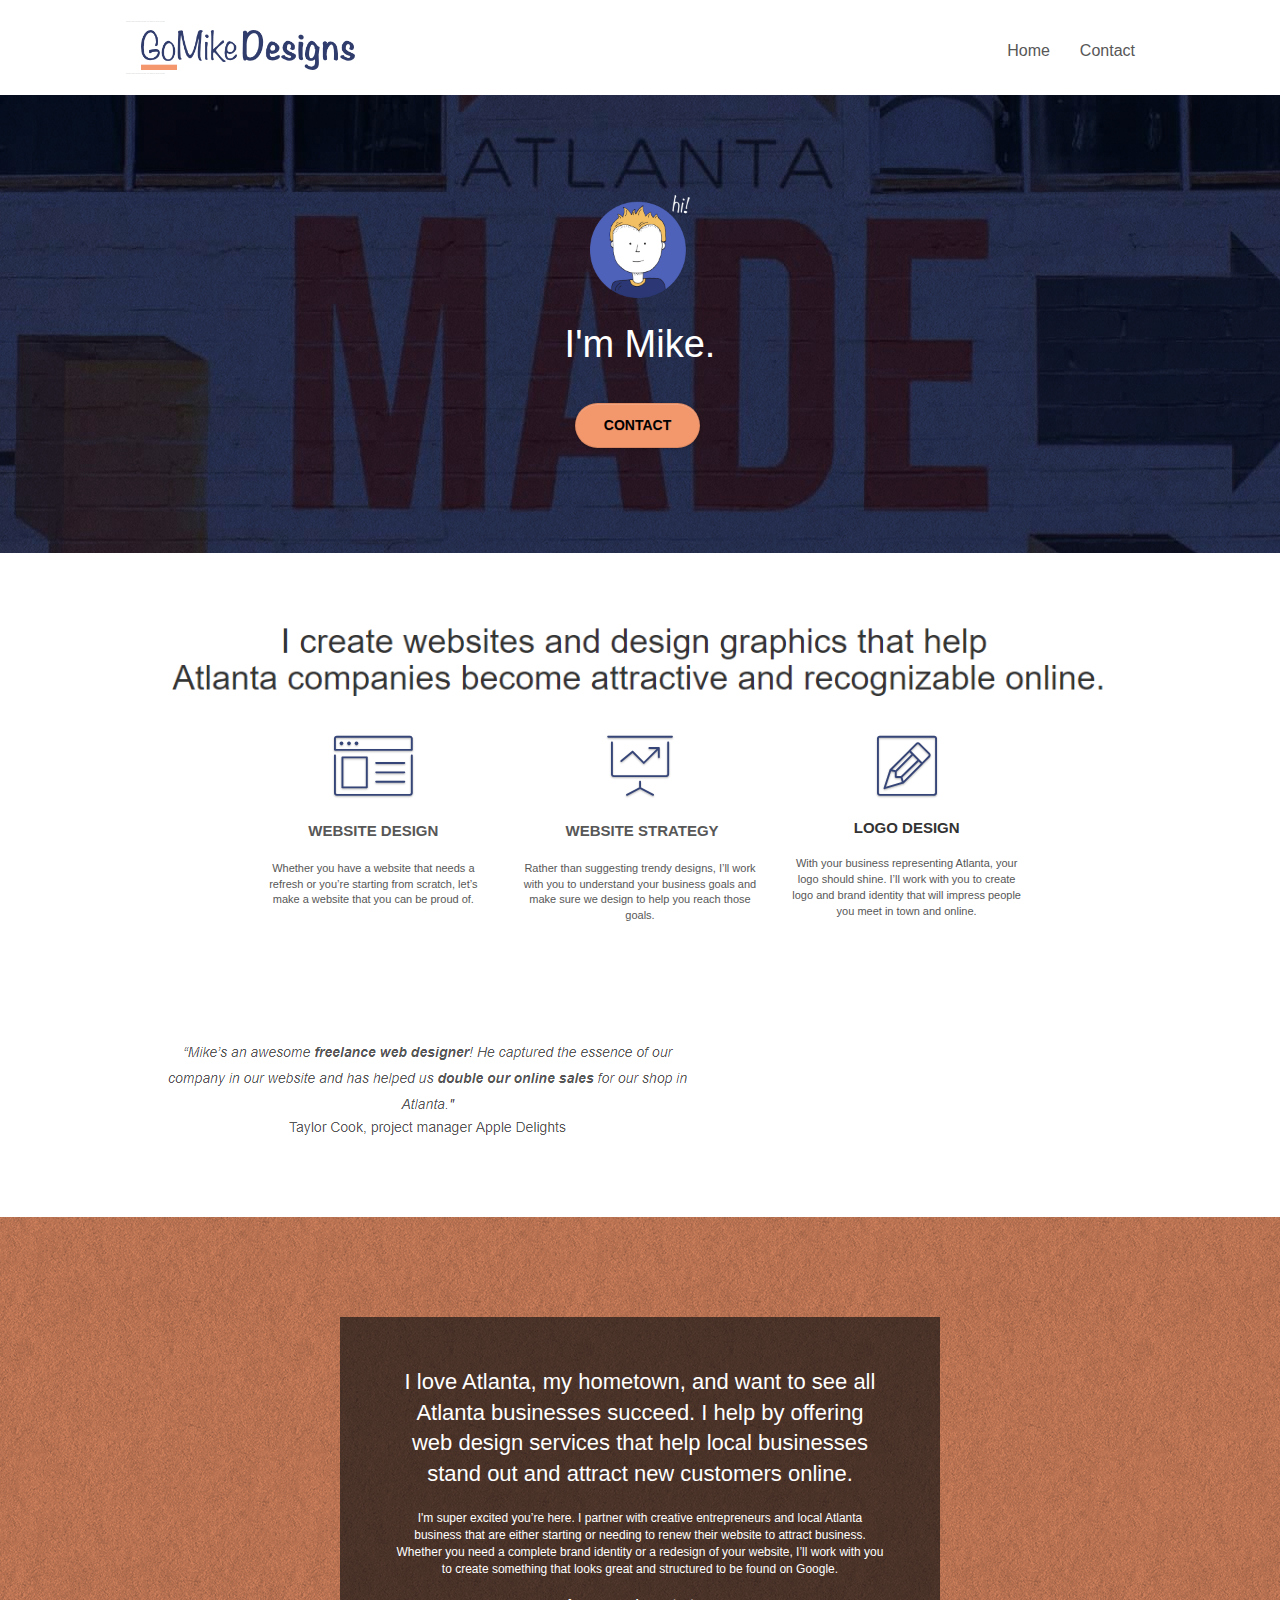
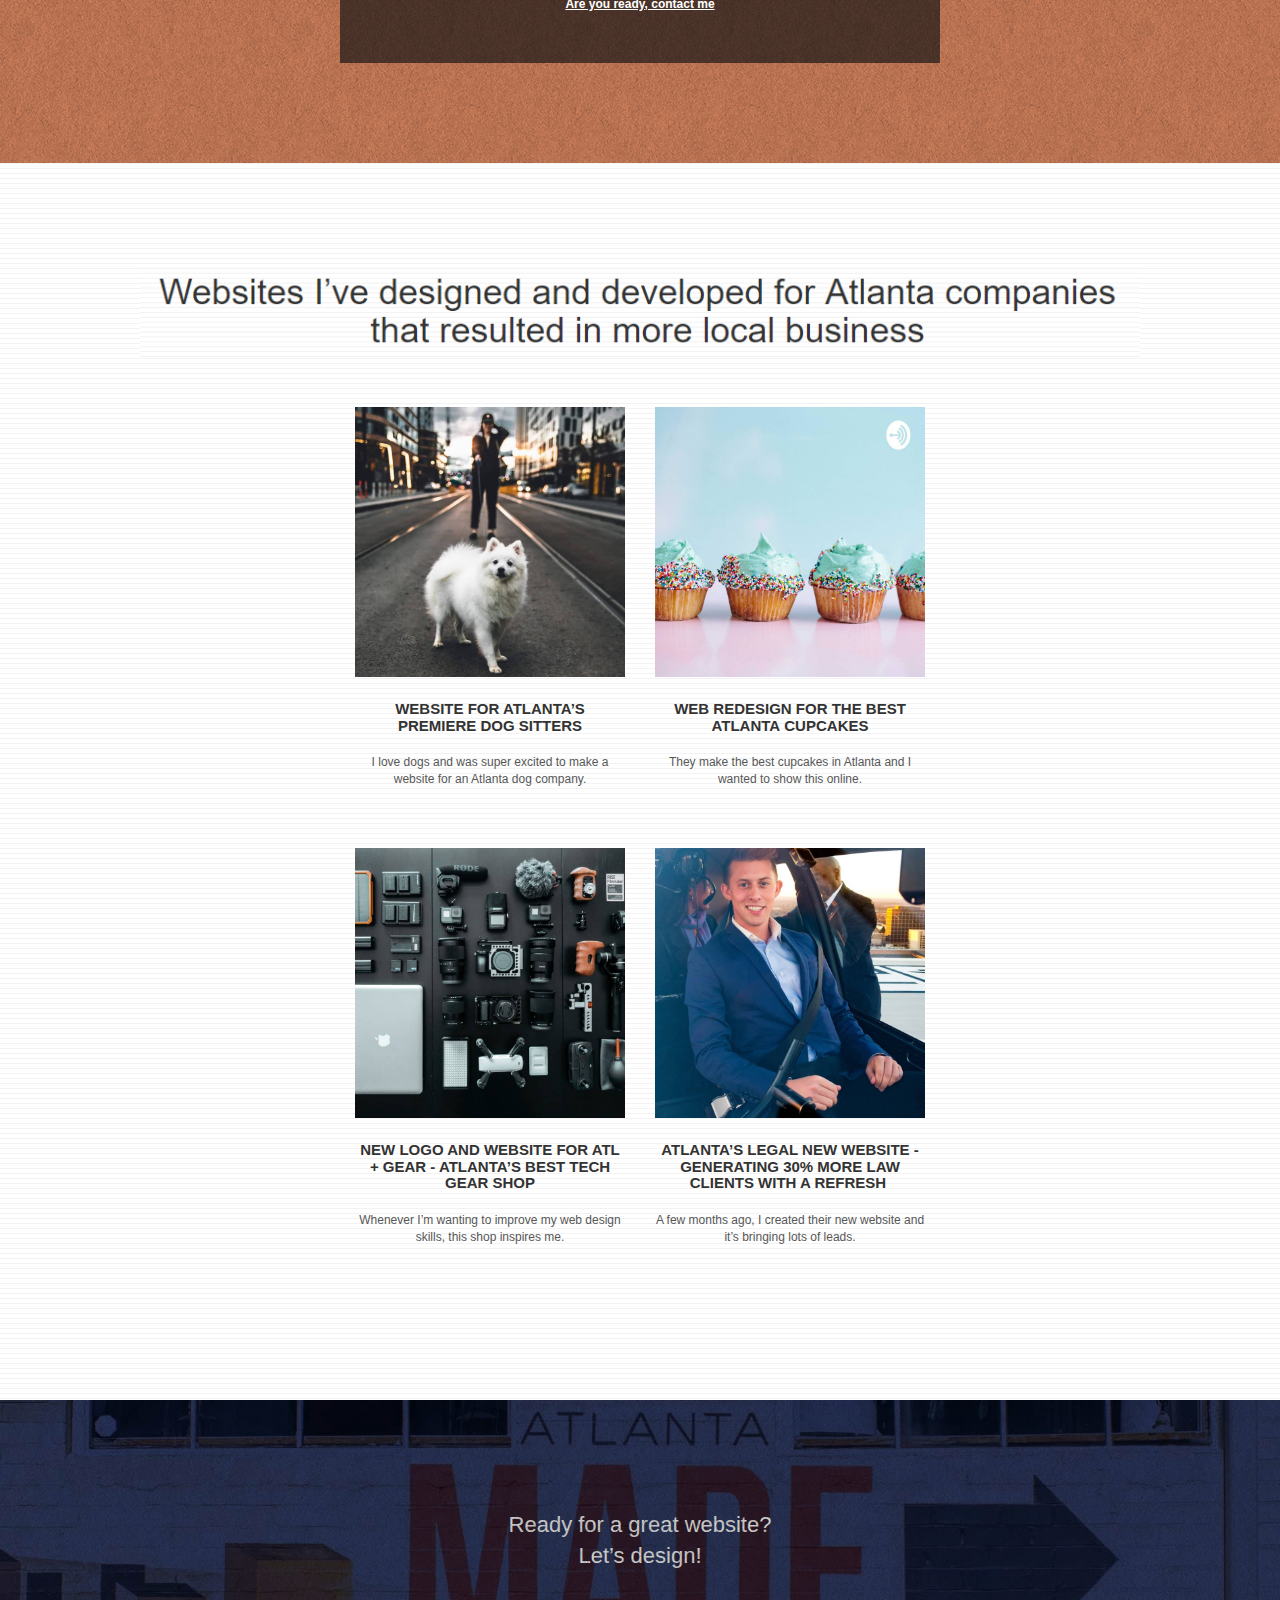
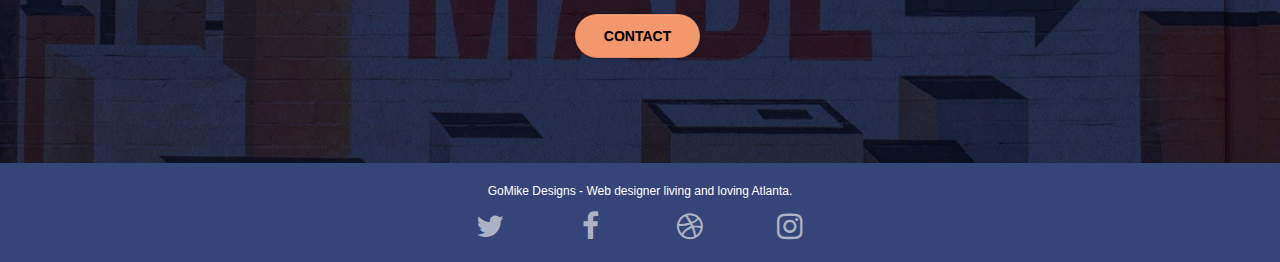
==== commit b1788b82: "social media links updatedtext removed" ====
--- a/index.html
+++ b/index.html
@@ -347,29 +347,29 @@
                 <div class="col-sm-3">
                   <div class="text-center">
                     <a class="social" href="https://twitter.com/?lang=en"
-                      ><span class="fa fa-twitter icon-md"></span></a
-                    >Twitter
+                      ><span class="fa fa-twitter icon-md"></span
+                    ></a>
                   </div>
                 </div>
                 <div class="col-sm-3">
                   <div class="text-center">
                     <a class="social" href="https://www.facebook.com/"
-                      ><span class="fa fa-facebook icon-md"></span></a
-                    >Facebook
+                      ><span class="fa fa-facebook icon-md"></span
+                    ></a>
                   </div>
                 </div>
                 <div class="col-sm-3">
                   <div class="text-center">
                     <a class="social" href="https://dribbble.com/"
-                      ><span class="fa fa-dribbble icon-md"></span></a
-                    >Dribbble
+                      ><span class="fa fa-dribbble icon-md"></span
+                    ></a>
                   </div>
                 </div>
                 <div class="col-sm-3">
                   <div class="text-center">
                     <a class="social" href="https://www.instagram.com/?hl=en"
-                      ><span class="fa fa-instagram icon-md"></span></a
-                    >Instagram
+                      ><span class="fa fa-instagram icon-md"></span
+                    ></a>
                   </div>
                 </div>
               </div>
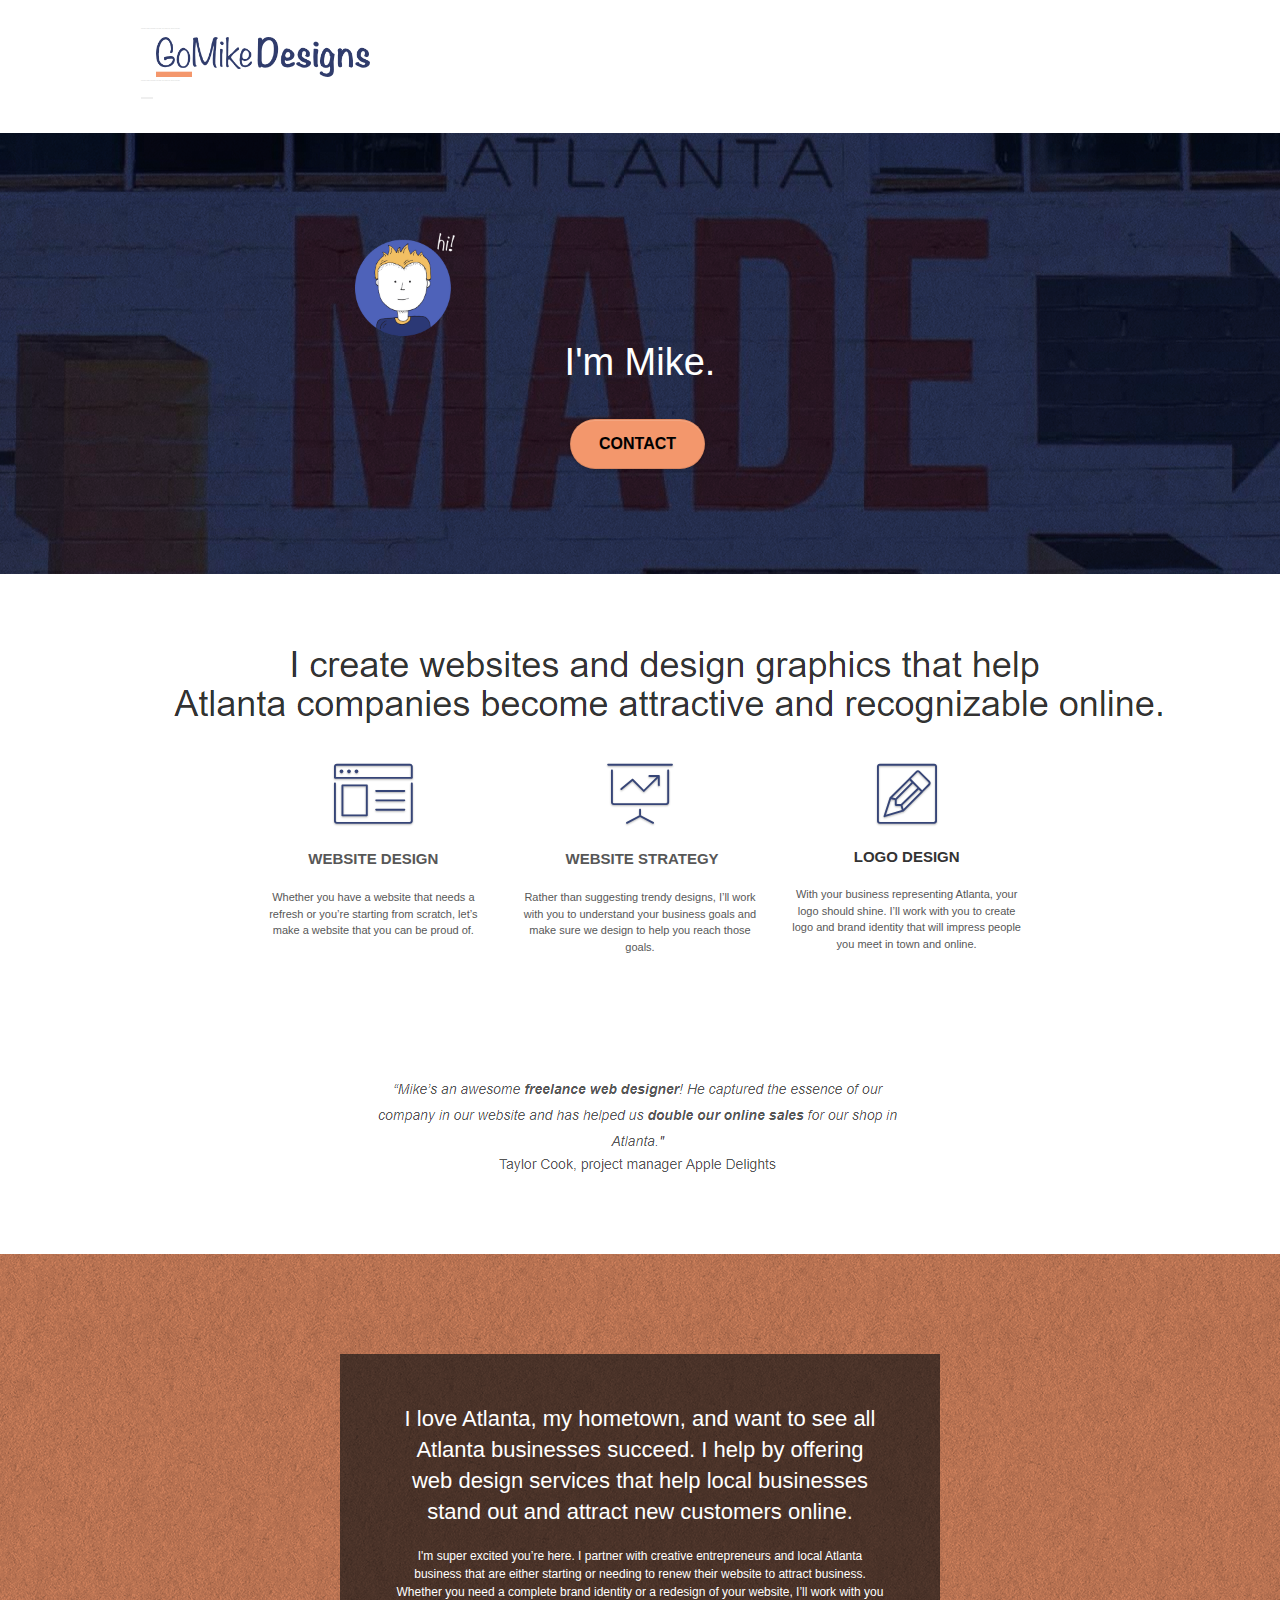
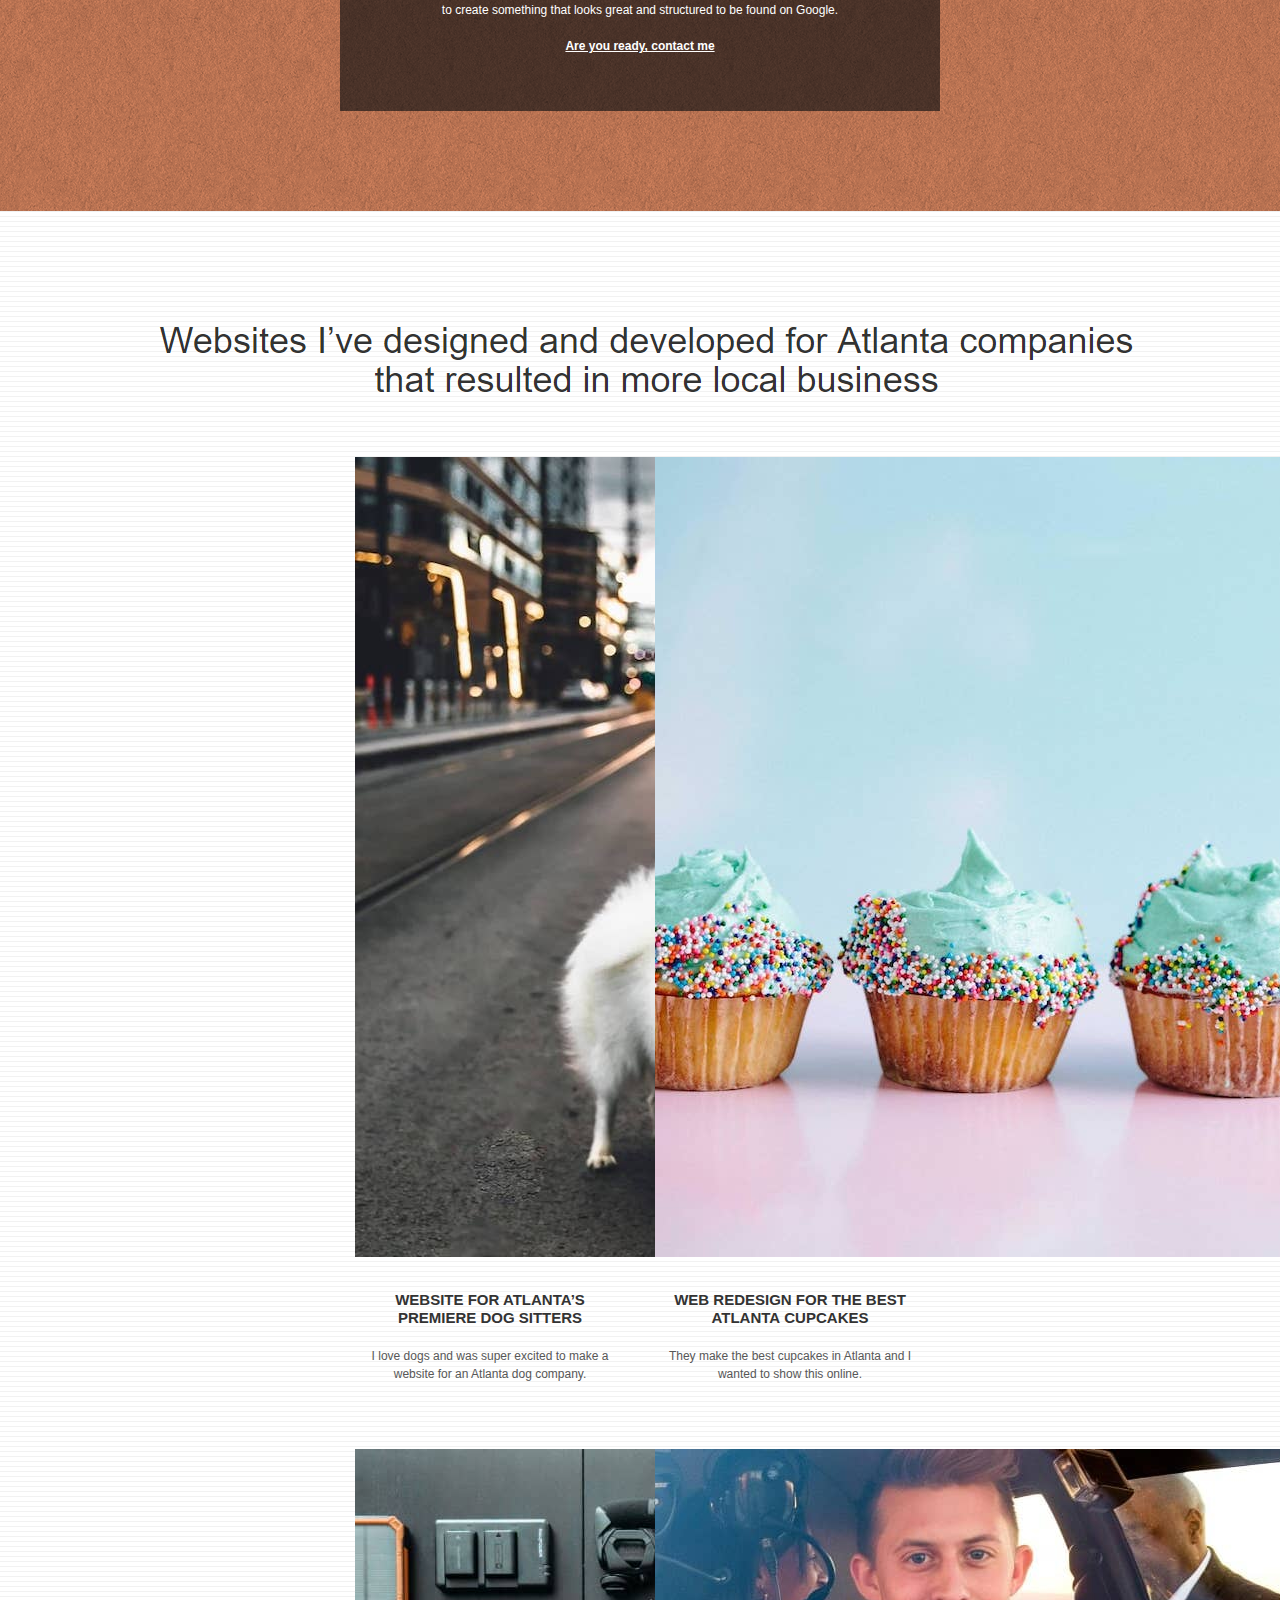
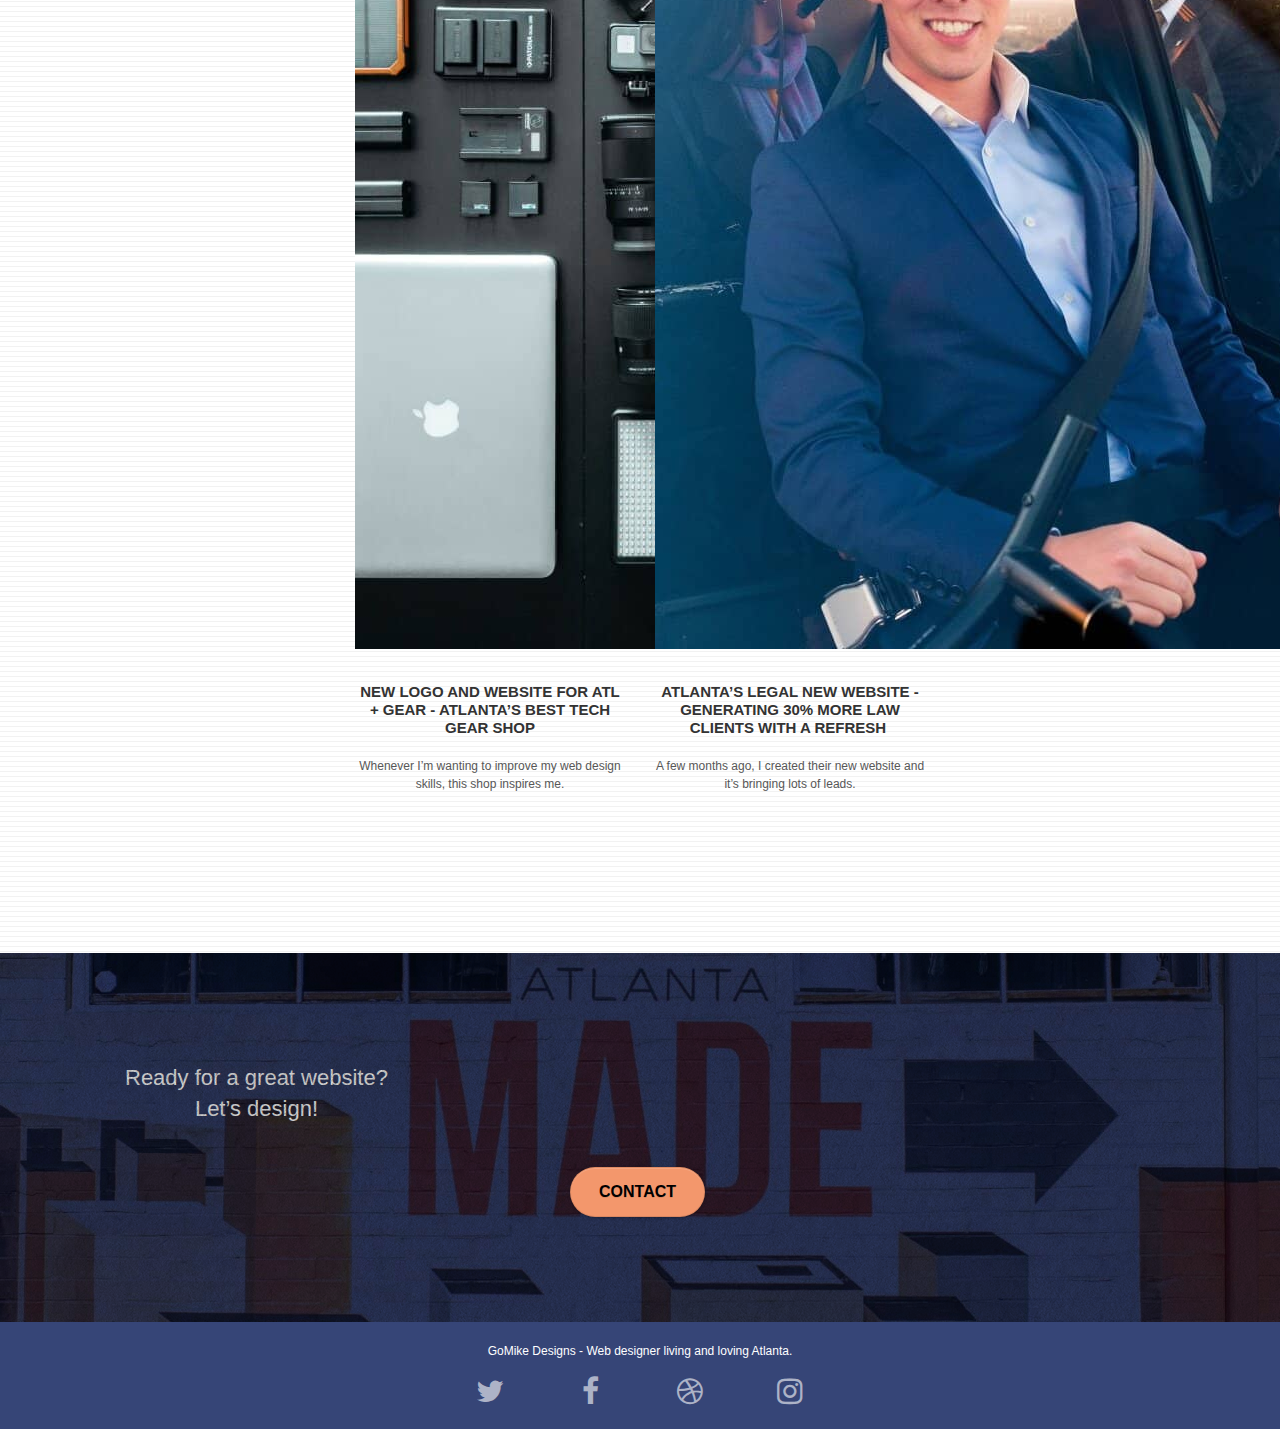
==== commit 3944fd6b: "bootstrap version updated to min version" ====
--- a/index.html
+++ b/index.html
@@ -17,7 +17,7 @@
       content="width=device-width, initial-scale=1.0, viewport-fit=cover"
     />
     <link rel="shortcut icon" type="image/png" href="favicon.jpg" />
-    <link rel="stylesheet" type="text/css" href="./css/bootstrap.css" />
+    <link rel="stylesheet" type="text/css" href="./css/bootstrap.min.css" />
     <link rel="stylesheet" type="text/css" href="style.css" />
     <link rel="stylesheet" type="text/css" href="./css/font-awesome.css" />
     <link rel="stylesheet" type="text/css" href="./css/et-line.css" />
@@ -381,7 +381,7 @@
     </div>
 
     <script src="./js/jquery-2.1.0.js"></script>
-    <script src="./js/bootstrap.js"></script>
+    <script src="./js/bootstrap.min.js"></script>
     <script src="./js/blocs.js"></script>
     <script src="./js/jquery.touchSwipe.js"></script>
     <script src="./js/gmaps.js"></script>
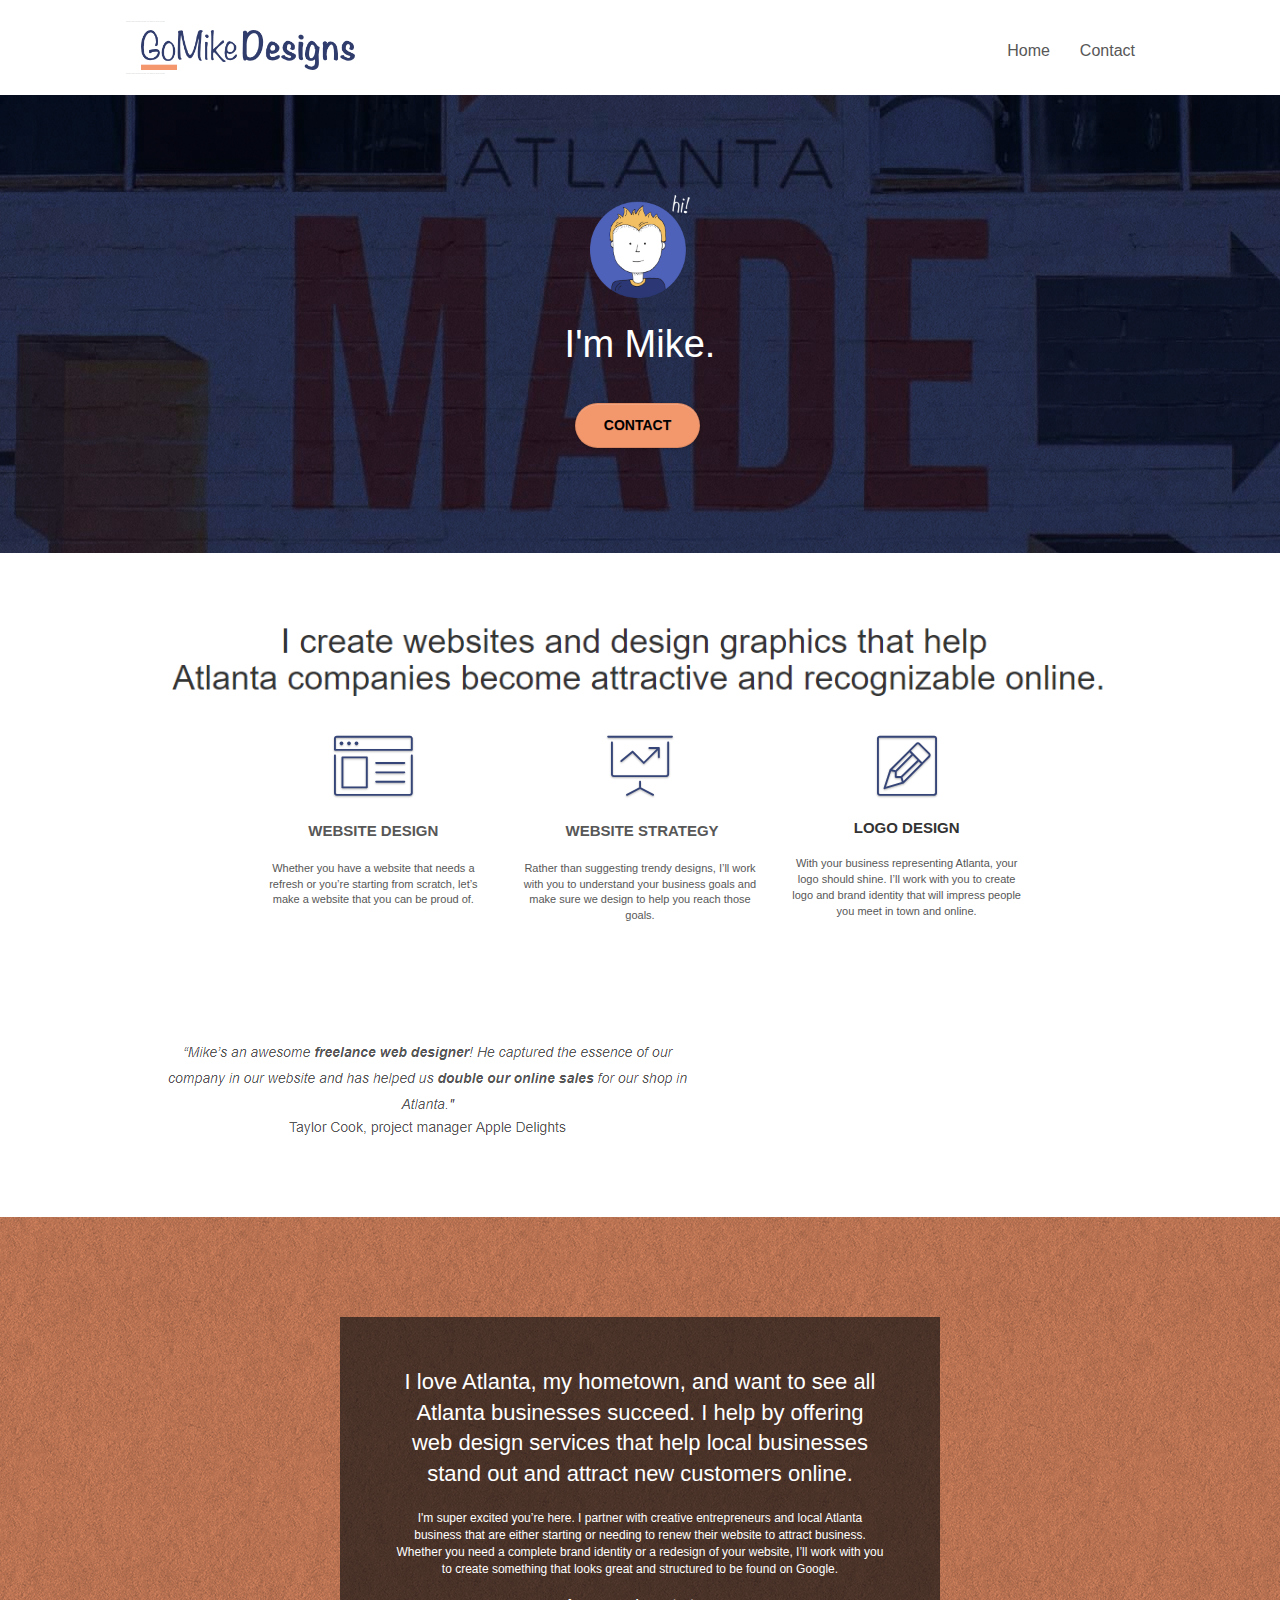
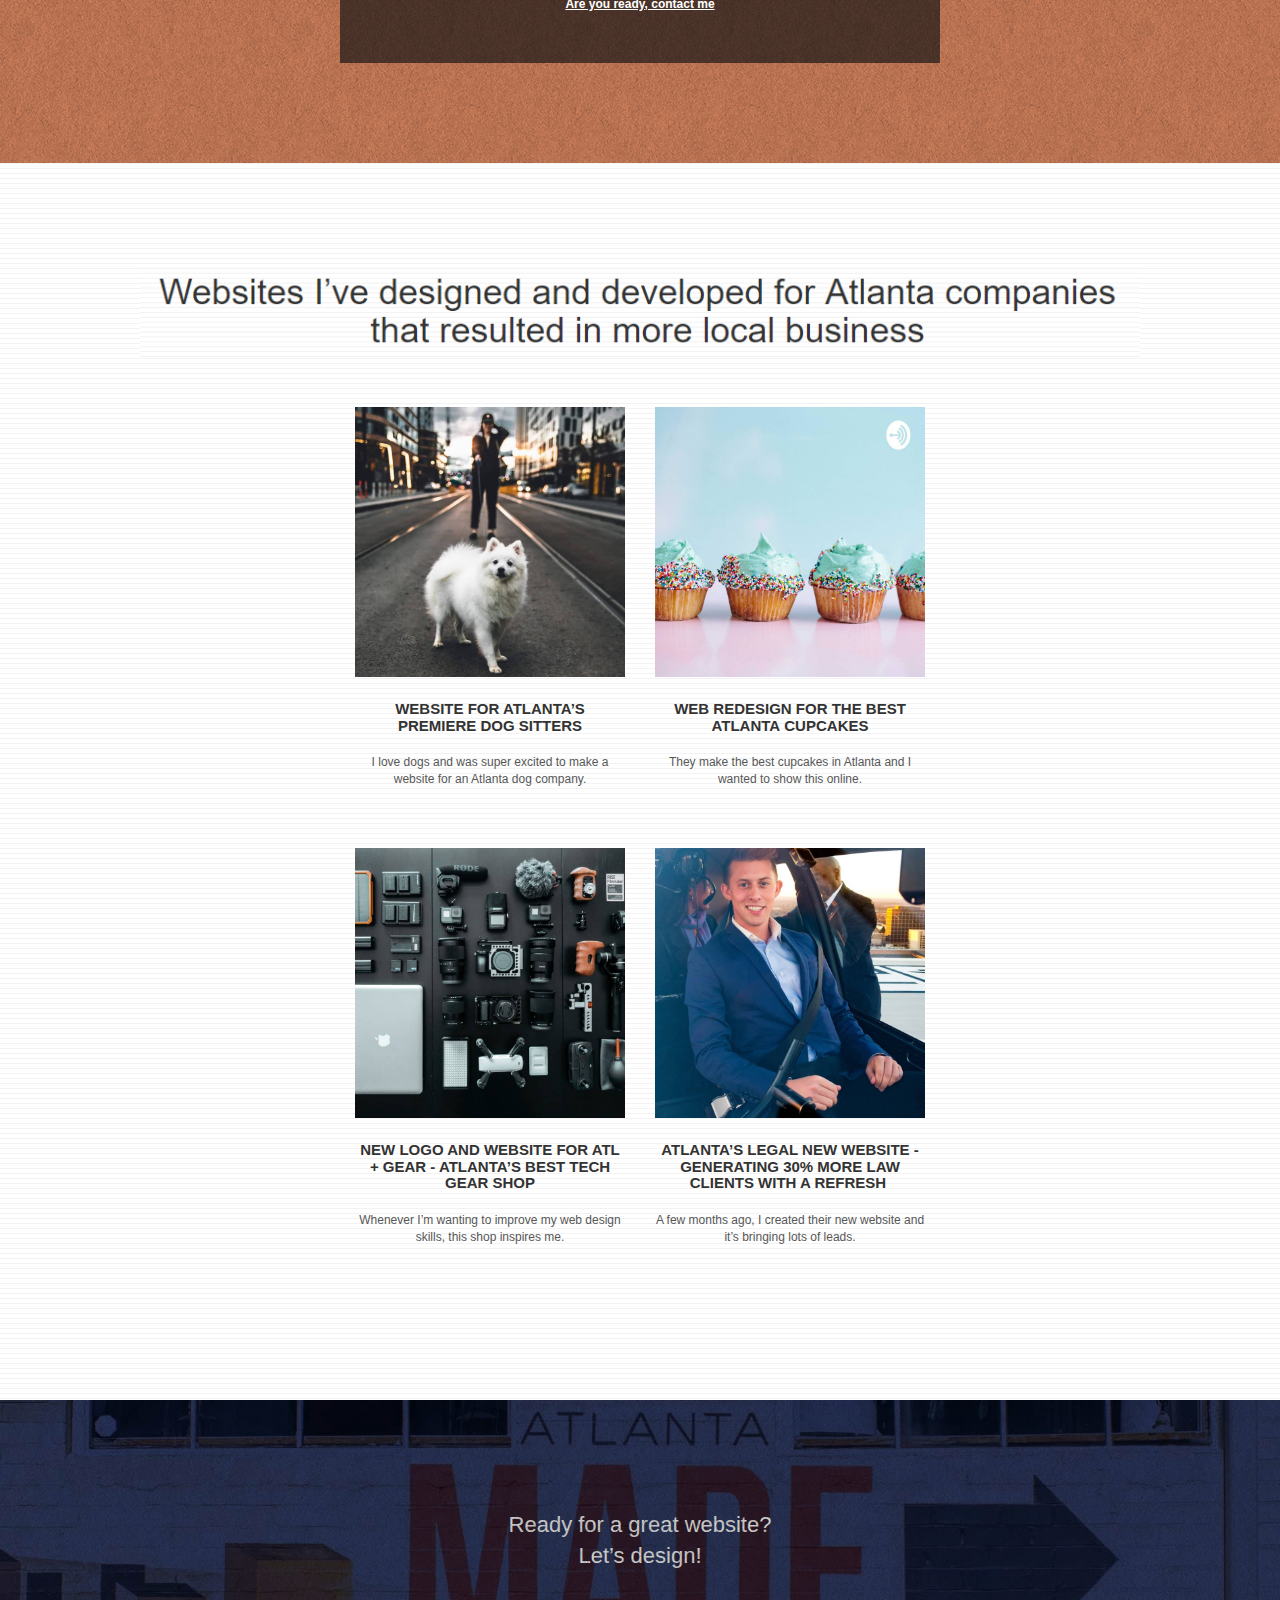
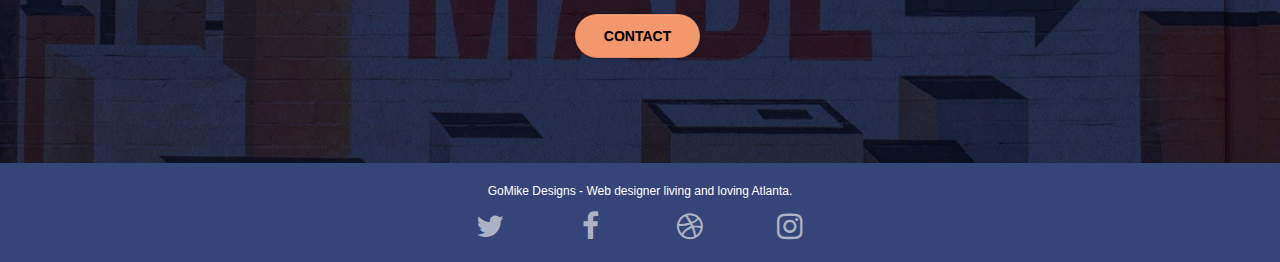
==== commit 856eca2c: "bootstrap version updated to min version remove for css" ====
--- a/index.html
+++ b/index.html
@@ -17,7 +17,7 @@
       content="width=device-width, initial-scale=1.0, viewport-fit=cover"
     />
     <link rel="shortcut icon" type="image/png" href="favicon.jpg" />
-    <link rel="stylesheet" type="text/css" href="./css/bootstrap.min.css" />
+    <link rel="stylesheet" type="text/css" href="./css/bootstrap.css" />
     <link rel="stylesheet" type="text/css" href="style.css" />
     <link rel="stylesheet" type="text/css" href="./css/font-awesome.css" />
     <link rel="stylesheet" type="text/css" href="./css/et-line.css" />
@@ -381,7 +381,7 @@
     </div>
 
     <script src="./js/jquery-2.1.0.js"></script>
-    <script src="./js/bootstrap.min.js"></script>
+    <script src="./js/bootstrap.js"></script>
     <script src="./js/blocs.js"></script>
     <script src="./js/jquery.touchSwipe.js"></script>
     <script src="./js/gmaps.js"></script>
